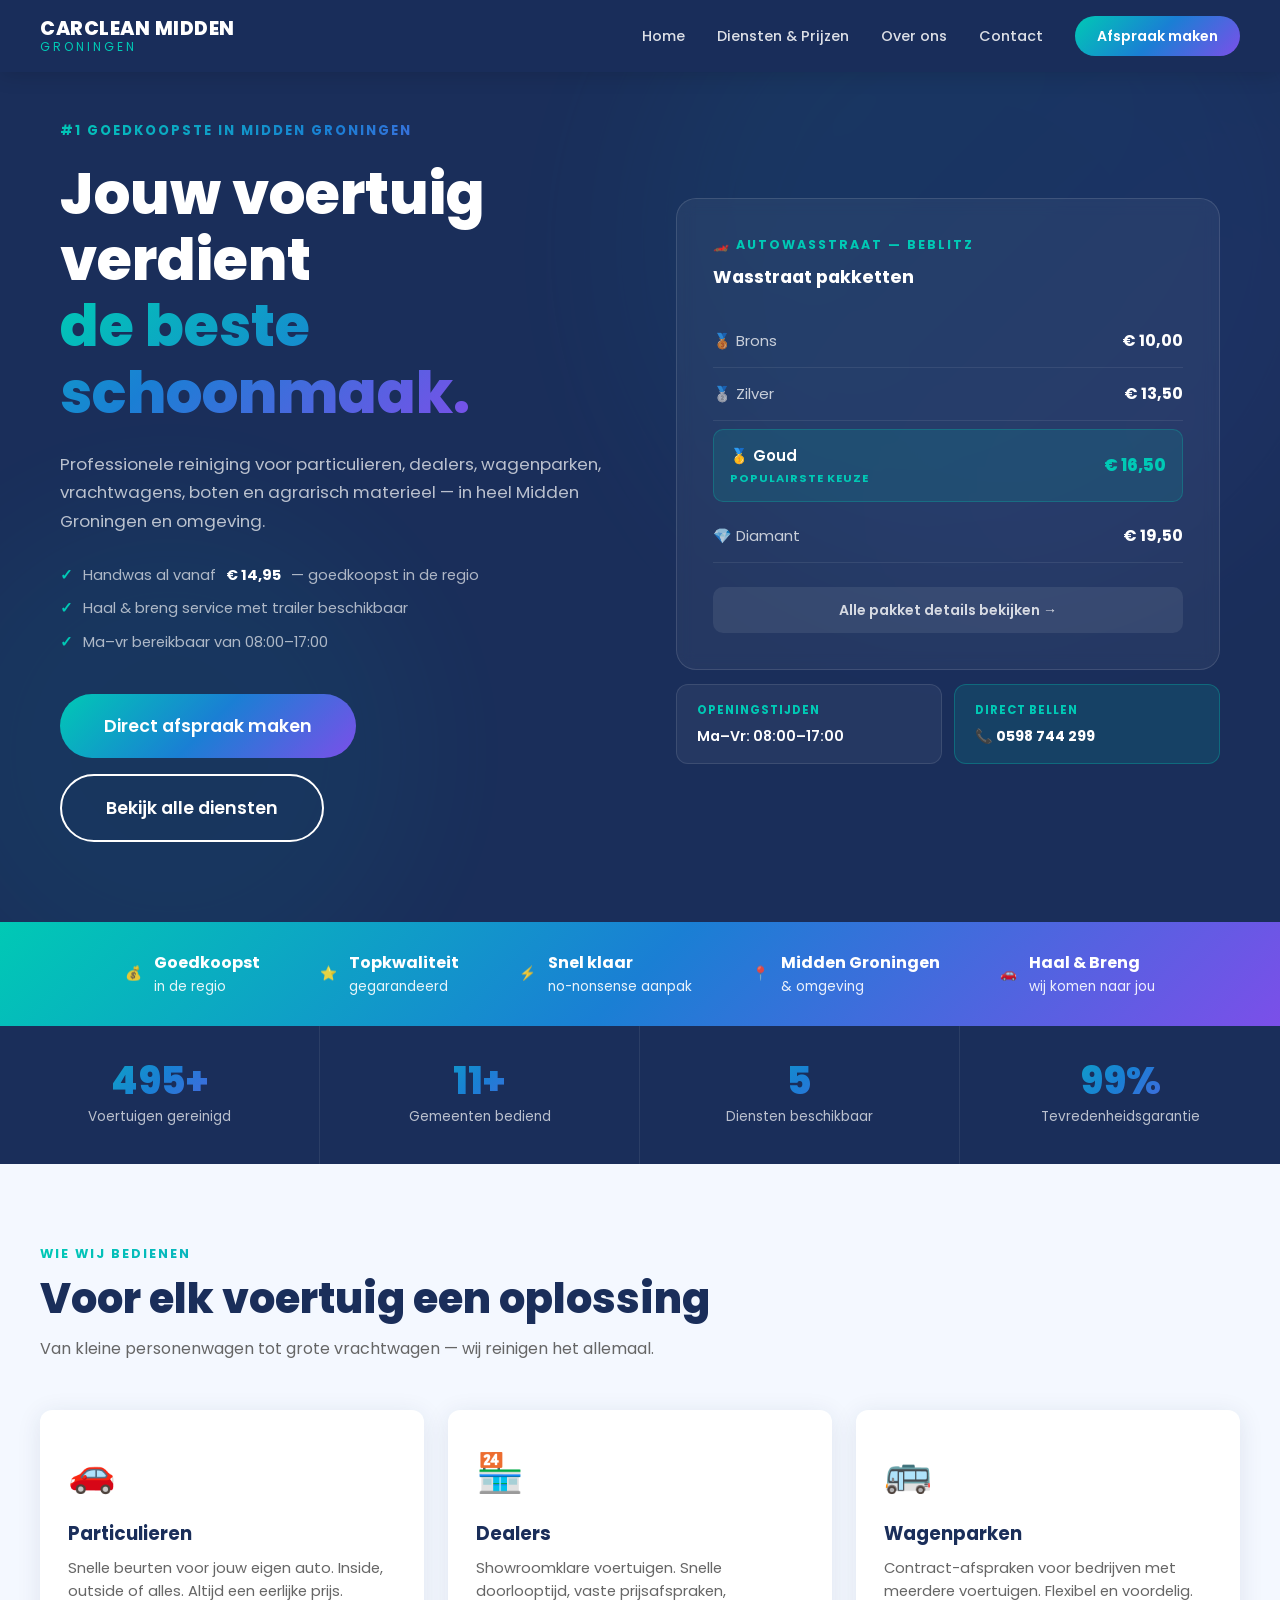
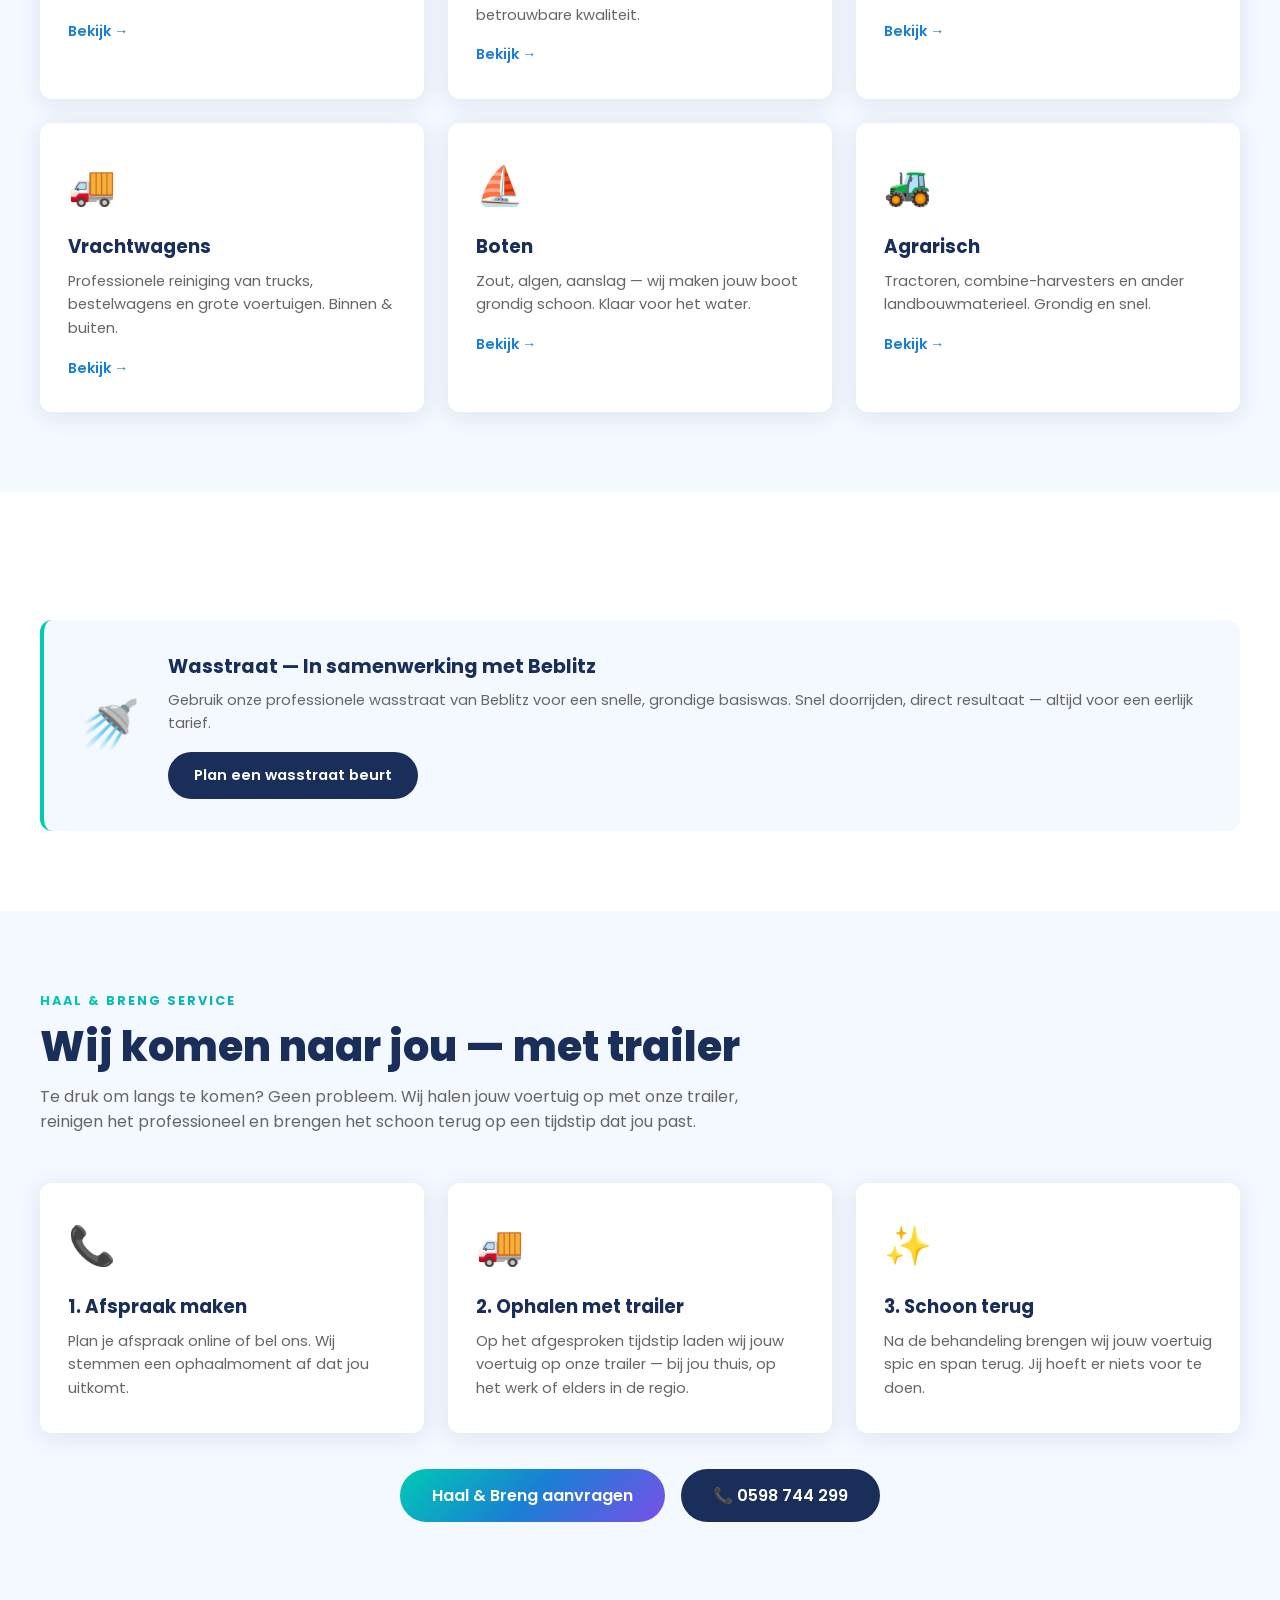
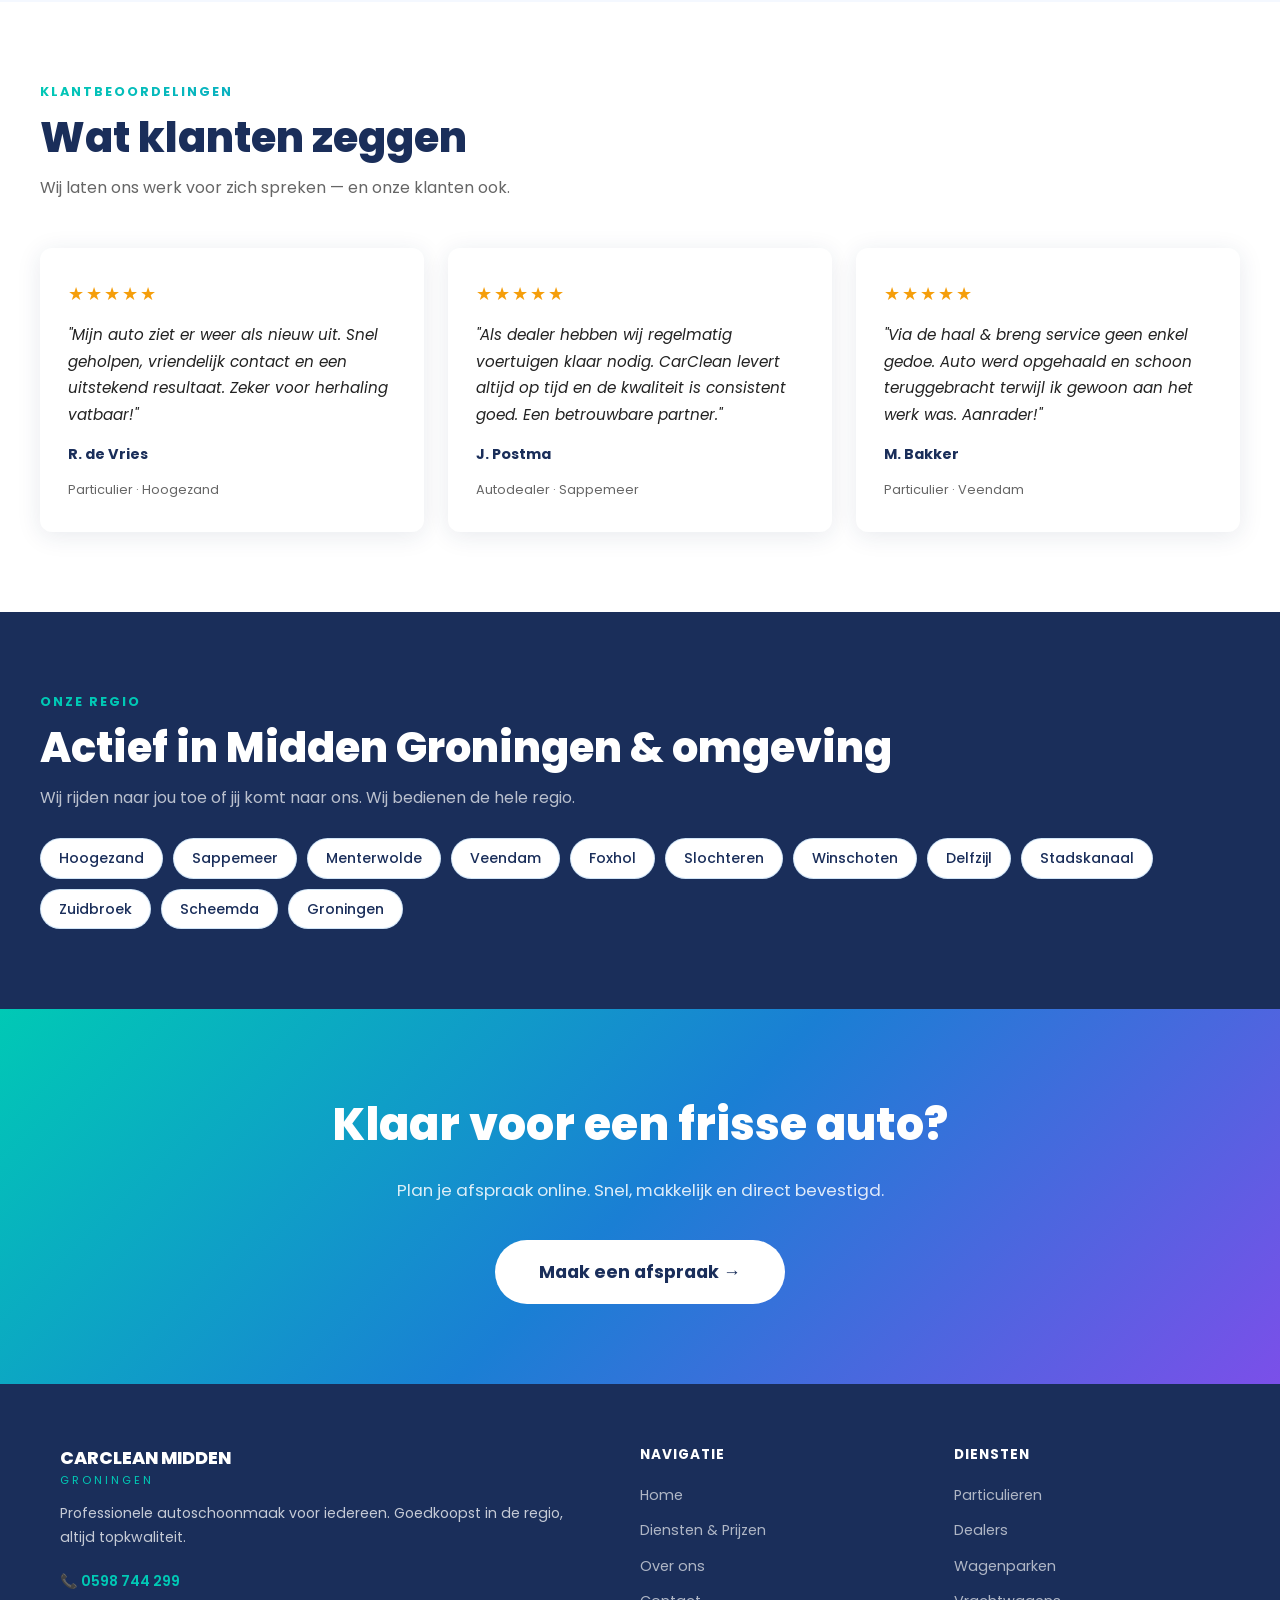
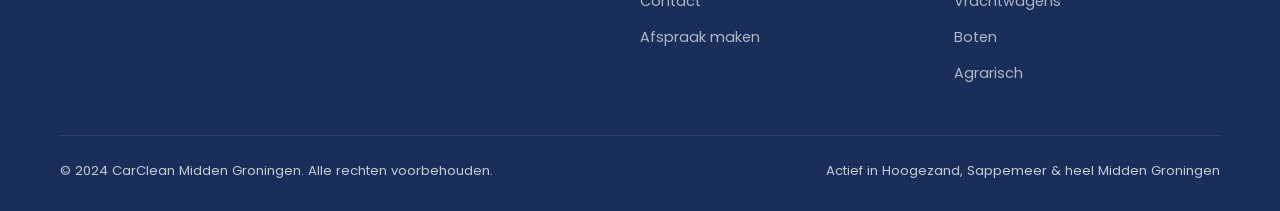
==== index.html @ 7f071ec5 "Add files via upload" ====
<!DOCTYPE html>
<html lang="nl">
<head>
  <meta charset="UTF-8" />
  <meta name="viewport" content="width=device-width, initial-scale=1.0" />
  <title>CarClean Midden Groningen — Goedkoopste Autoschoonmaak in de Regio</title>
  <meta name="description" content="Professionele autoschoonmaak voor particulieren, dealers, wagenpark, vrachtwagens, boten en agrarisch. Haal & breng service beschikbaar. Goedkoopst in de regio — topkwaliteit." />
  <link rel="stylesheet" href="css/style.css" />
</head>
<body>

<!-- NAVIGATIE -->
<nav class="navbar">
  <div class="navbar__logo">
    CARCLEAN MIDDEN
    <span>Groningen</span>
  </div>
  <ul class="navbar__links">
    <li><a href="index.html">Home</a></li>
    <li><a href="diensten.html">Diensten & Prijzen</a></li>
    <li><a href="over-ons.html">Over ons</a></li>
    <li><a href="contact.html">Contact</a></li>
    <li><a href="afspraak.html" class="navbar__cta">Afspraak maken</a></li>
  </ul>
  <button class="navbar__toggle" aria-label="Menu">
    <span></span><span></span><span></span>
  </button>
</nav>

<!-- HERO -->
<section style="min-height:100vh; background:var(--navy); display:flex; align-items:center; padding:120px 60px 80px; position:relative; overflow:hidden;">
  <div style="position:absolute; top:-100px; right:-60px; width:700px; height:700px; background:var(--grad); border-radius:50%; opacity:0.07; filter:blur(80px);"></div>
  <div style="position:absolute; bottom:-80px; left:-80px; width:500px; height:500px; background:var(--teal); border-radius:50%; opacity:0.05; filter:blur(60px);"></div>

  <div class="hero-two-col" style="max-width:1400px; width:100%; margin:0 auto; display:grid; grid-template-columns:1fr 1fr; gap:72px; align-items:center; position:relative; z-index:1;">

    <!-- LINKS: tekst + CTA -->
    <div>
      <p class="hero-item" style="font-size:0.82rem; font-weight:700; letter-spacing:2px; text-transform:uppercase; background:var(--grad); -webkit-background-clip:text; -webkit-text-fill-color:transparent; background-clip:text; margin-bottom:20px;">
        #1 Goedkoopste in Midden Groningen
      </p>
      <h1 class="hero-item" style="font-size:clamp(2.4rem,4.5vw,4rem); font-weight:800; color:#fff; line-height:1.15; margin-bottom:24px;">
        Jouw voertuig verdient<br />
        <span style="background:var(--grad); -webkit-background-clip:text; -webkit-text-fill-color:transparent; background-clip:text;">de beste schoonmaak.</span>
      </h1>
      <p class="hero-item" style="color:rgba(255,255,255,0.7); font-size:1.05rem; margin-bottom:28px; line-height:1.7;">
        Professionele reiniging voor particulieren, dealers, wagenparken, vrachtwagens, boten en agrarisch materieel — in heel Midden Groningen en omgeving.
      </p>
      <div class="hero-item" style="display:flex; flex-direction:column; gap:10px; margin-bottom:40px;">
        <p style="color:rgba(255,255,255,0.65); font-size:0.92rem; display:flex; align-items:center; gap:10px;">
          <span style="color:var(--teal); font-weight:700;">✓</span> Handwas al vanaf <strong style="color:#fff;">€ 14,95</strong> — goedkoopst in de regio
        </p>
        <p style="color:rgba(255,255,255,0.65); font-size:0.92rem; display:flex; align-items:center; gap:10px;">
          <span style="color:var(--teal); font-weight:700;">✓</span> Haal &amp; breng service met trailer beschikbaar
        </p>
        <p style="color:rgba(255,255,255,0.65); font-size:0.92rem; display:flex; align-items:center; gap:10px;">
          <span style="color:var(--teal); font-weight:700;">✓</span> Ma–vr bereikbaar van 08:00–17:00
        </p>
      </div>
      <div class="hero-item" style="display:flex; gap:16px; flex-wrap:wrap;">
        <a href="afspraak.html" class="btn btn--primary btn--lg">Direct afspraak maken</a>
        <a href="diensten.html" class="btn btn--outline btn--lg">Bekijk alle diensten</a>
      </div>
    </div>

    <!-- RECHTS: wasstraat prijskaart + info -->
    <div class="hero-right">
      <div style="background:rgba(255,255,255,0.05); border:1px solid rgba(255,255,255,0.12); border-radius:20px; padding:36px; backdrop-filter:blur(8px);">
        <p style="color:var(--teal); font-weight:700; font-size:0.78rem; letter-spacing:2px; text-transform:uppercase; margin-bottom:8px;">🏎️ Autowasstraat — Beblitz</p>
        <p style="color:#fff; font-weight:700; font-size:1.1rem; margin-bottom:24px;">Wasstraat pakketten</p>

        <div style="display:flex; justify-content:space-between; align-items:center; padding:13px 0; border-bottom:1px solid rgba(255,255,255,0.08);">
          <span style="color:rgba(255,255,255,0.75); font-size:0.93rem;">🥉 Brons</span>
          <span style="color:#fff; font-weight:700;">€ 10,00</span>
        </div>
        <div style="display:flex; justify-content:space-between; align-items:center; padding:13px 0; border-bottom:1px solid rgba(255,255,255,0.08);">
          <span style="color:rgba(255,255,255,0.75); font-size:0.93rem;">🥈 Zilver</span>
          <span style="color:#fff; font-weight:700;">€ 13,50</span>
        </div>
        <div style="display:flex; justify-content:space-between; align-items:center; padding:13px 16px; border-radius:10px; background:rgba(0,201,181,0.12); border:1px solid rgba(0,201,181,0.25); margin:8px 0;">
          <div>
            <span style="color:#fff; font-size:0.93rem; font-weight:600;">🥇 Goud</span>
            <span style="display:block; font-size:0.7rem; color:var(--teal); font-weight:700; letter-spacing:1px; text-transform:uppercase; margin-top:2px;">Populairste keuze</span>
          </div>
          <span style="color:var(--teal); font-weight:800; font-size:1.05rem;">€ 16,50</span>
        </div>
        <div style="display:flex; justify-content:space-between; align-items:center; padding:13px 0; border-bottom:1px solid rgba(255,255,255,0.08);">
          <span style="color:rgba(255,255,255,0.75); font-size:0.93rem;">💎 Diamant</span>
          <span style="color:#fff; font-weight:700;">€ 19,50</span>
        </div>

        <a href="diensten.html#wasstraat" style="display:block; text-align:center; margin-top:24px; padding:12px; background:rgba(255,255,255,0.08); border-radius:10px; color:rgba(255,255,255,0.8); font-size:0.88rem; font-weight:600; transition:background 0.2s;">Alle pakket details bekijken →</a>
      </div>

      <div style="display:grid; grid-template-columns:1fr 1fr; gap:12px; margin-top:14px;">
        <div style="background:rgba(255,255,255,0.05); border:1px solid rgba(255,255,255,0.1); border-radius:12px; padding:16px 20px;">
          <p style="color:var(--teal); font-size:0.72rem; font-weight:700; text-transform:uppercase; letter-spacing:1px; margin-bottom:5px;">Openingstijden</p>
          <p style="color:#fff; font-weight:600; font-size:0.88rem;">Ma–Vr: 08:00–17:00</p>
        </div>
        <a href="tel:0598744299" style="background:rgba(0,201,181,0.12); border:1px solid rgba(0,201,181,0.3); border-radius:12px; padding:16px 20px; display:block;">
          <p style="color:var(--teal); font-size:0.72rem; font-weight:700; text-transform:uppercase; letter-spacing:1px; margin-bottom:5px;">Direct bellen</p>
          <p style="color:#fff; font-weight:700; font-size:0.88rem;">📞 0598 744 299</p>
        </a>
      </div>
    </div>

  </div>
</section>

<!-- USP BAR -->
<div class="usp-bar">
  <div class="usp-bar__inner">
    <div class="usp-bar__item">
      <span class="usp-bar__icon">💰</span>
      <div>
        <strong>Goedkoopst</strong>
        <span style="display:block;">in de regio</span>
      </div>
    </div>
    <div class="usp-bar__item">
      <span class="usp-bar__icon">⭐</span>
      <div>
        <strong>Topkwaliteit</strong>
        <span style="display:block;">gegarandeerd</span>
      </div>
    </div>
    <div class="usp-bar__item">
      <span class="usp-bar__icon">⚡</span>
      <div>
        <strong>Snel klaar</strong>
        <span style="display:block;">no-nonsense aanpak</span>
      </div>
    </div>
    <div class="usp-bar__item">
      <span class="usp-bar__icon">📍</span>
      <div>
        <strong>Midden Groningen</strong>
        <span style="display:block;">& omgeving</span>
      </div>
    </div>
    <div class="usp-bar__item">
      <span class="usp-bar__icon">🚗</span>
      <div>
        <strong>Haal & Breng</strong>
        <span style="display:block;">wij komen naar jou</span>
      </div>
    </div>
  </div>
</div>

<!-- STATS BAR -->
<div style="display:grid; grid-template-columns:repeat(4,1fr); background:var(--navy);">
  <div style="padding:36px 24px; text-align:center; border-right:1px solid rgba(255,255,255,0.08);">
    <p class="stats-bar__number" data-count="500" data-suffix="+">500+</p>
    <p class="stats-bar__label">Voertuigen gereinigd</p>
  </div>
  <div style="padding:36px 24px; text-align:center; border-right:1px solid rgba(255,255,255,0.08);">
    <p class="stats-bar__number" data-count="12" data-suffix="+">12+</p>
    <p class="stats-bar__label">Gemeenten bediend</p>
  </div>
  <div style="padding:36px 24px; text-align:center; border-right:1px solid rgba(255,255,255,0.08);">
    <p class="stats-bar__number" data-count="6" data-suffix="">6</p>
    <p class="stats-bar__label">Diensten beschikbaar</p>
  </div>
  <div style="padding:36px 24px; text-align:center;">
    <p class="stats-bar__number" data-count="100" data-suffix="%">100%</p>
    <p class="stats-bar__label">Tevredenheidsgarantie</p>
  </div>
</div>

<!-- DOELGROEPEN -->
<section class="section--light">
  <div class="container">
    <span class="section-tag">Wie wij bedienen</span>
    <h2 class="section-title">Voor elk voertuig een oplossing</h2>
    <p class="section-sub">Van kleine personenwagen tot grote vrachtwagen — wij reinigen het allemaal.</p>

    <div class="cards-grid cards-grid--3" style="margin-top:48px;">
      <div class="card">
        <span class="card__icon">🚗</span>
        <h3 class="card__title">Particulieren</h3>
        <p class="card__text">Snelle beurten voor jouw eigen auto. Inside, outside of alles. Altijd een eerlijke prijs.</p>
        <a href="diensten.html#particulier" style="display:inline-block; margin-top:16px; color:var(--blue); font-weight:600; font-size:0.9rem;">Bekijk →</a>
      </div>
      <div class="card">
        <span class="card__icon">🏪</span>
        <h3 class="card__title">Dealers</h3>
        <p class="card__text">Showroomklare voertuigen. Snelle doorlooptijd, vaste prijsafspraken, betrouwbare kwaliteit.</p>
        <a href="diensten.html#dealers" style="display:inline-block; margin-top:16px; color:var(--blue); font-weight:600; font-size:0.9rem;">Bekijk →</a>
      </div>
      <div class="card">
        <span class="card__icon">🚌</span>
        <h3 class="card__title">Wagenparken</h3>
        <p class="card__text">Contract-afspraken voor bedrijven met meerdere voertuigen. Flexibel en voordelig.</p>
        <a href="diensten.html#wagenpark" style="display:inline-block; margin-top:16px; color:var(--blue); font-weight:600; font-size:0.9rem;">Bekijk →</a>
      </div>
      <div class="card">
        <span class="card__icon">🚚</span>
        <h3 class="card__title">Vrachtwagens</h3>
        <p class="card__text">Professionele reiniging van trucks, bestelwagens en grote voertuigen. Binnen & buiten.</p>
        <a href="diensten.html#vracht" style="display:inline-block; margin-top:16px; color:var(--blue); font-weight:600; font-size:0.9rem;">Bekijk →</a>
      </div>
      <div class="card">
        <span class="card__icon">⛵</span>
        <h3 class="card__title">Boten</h3>
        <p class="card__text">Zout, algen, aanslag — wij maken jouw boot grondig schoon. Klaar voor het water.</p>
        <a href="diensten.html#boten" style="display:inline-block; margin-top:16px; color:var(--blue); font-weight:600; font-size:0.9rem;">Bekijk →</a>
      </div>
      <div class="card">
        <span class="card__icon">🚜</span>
        <h3 class="card__title">Agrarisch</h3>
        <p class="card__text">Tractoren, combine-harvesters en ander landbouwmaterieel. Grondig en snel.</p>
        <a href="diensten.html#agrarisch" style="display:inline-block; margin-top:16px; color:var(--blue); font-weight:600; font-size:0.9rem;">Bekijk →</a>
      </div>
    </div>
  </div>
</section>

<!-- WASSTRAAT BEBLITZ -->
<section>
  <div class="container">
    <div class="beblitz-section">
      <span class="beblitz-section__icon">🚿</span>
      <div>
        <h3 class="beblitz-section__title">Wasstraat — In samenwerking met Beblitz</h3>
        <p class="beblitz-section__text">
          Gebruik onze professionele wasstraat van Beblitz voor een snelle, grondige basiswas. Snel doorrijden, direct resultaat — altijd voor een eerlijk tarief.
        </p>
        <a href="afspraak.html" class="btn btn--dark" style="margin-top:16px; display:inline-block; padding:12px 26px; font-size:0.92rem;">Plan een wasstraat beurt</a>
      </div>
    </div>
  </div>
</section>

<!-- HAAL & BRENG SERVICE -->
<section class="section--light">
  <div class="container">
    <span class="section-tag">Haal & Breng Service</span>
    <h2 class="section-title">Wij komen naar jou — met trailer</h2>
    <p class="section-sub">Te druk om langs te komen? Geen probleem. Wij halen jouw voertuig op met onze trailer, reinigen het professioneel en brengen het schoon terug op een tijdstip dat jou past.</p>

    <div class="cards-grid cards-grid--3" style="margin-top:48px;">
      <div class="card">
        <span class="card__icon">📞</span>
        <h3 class="card__title">1. Afspraak maken</h3>
        <p class="card__text">Plan je afspraak online of bel ons. Wij stemmen een ophaalmoment af dat jou uitkomt.</p>
      </div>
      <div class="card">
        <span class="card__icon">🚚</span>
        <h3 class="card__title">2. Ophalen met trailer</h3>
        <p class="card__text">Op het afgesproken tijdstip laden wij jouw voertuig op onze trailer — bij jou thuis, op het werk of elders in de regio.</p>
      </div>
      <div class="card">
        <span class="card__icon">✨</span>
        <h3 class="card__title">3. Schoon terug</h3>
        <p class="card__text">Na de behandeling brengen wij jouw voertuig spic en span terug. Jij hoeft er niets voor te doen.</p>
      </div>
    </div>

    <div style="text-align:center; margin-top:36px; display:flex; gap:16px; justify-content:center; flex-wrap:wrap;">
      <a href="afspraak.html" class="btn btn--primary">Haal & Breng aanvragen</a>
      <a href="tel:0598744299" class="btn btn--dark">📞 0598 744 299</a>
    </div>
  </div>
</section>

<!-- BEOORDELINGEN -->
<section>
  <div class="container">
    <span class="section-tag">Klantbeoordelingen</span>
    <h2 class="section-title">Wat klanten zeggen</h2>
    <p class="section-sub">Wij laten ons werk voor zich spreken — en onze klanten ook.</p>

    <div class="cards-grid cards-grid--3" style="margin-top:48px;">
      <div class="review-card">
        <p class="review-card__stars">★★★★★</p>
        <p class="review-card__text">"Mijn auto ziet er weer als nieuw uit. Snel geholpen, vriendelijk contact en een uitstekend resultaat. Zeker voor herhaling vatbaar!"</p>
        <p class="review-card__author">R. de Vries</p>
        <p class="review-card__meta">Particulier · Hoogezand</p>
      </div>
      <div class="review-card">
        <p class="review-card__stars">★★★★★</p>
        <p class="review-card__text">"Als dealer hebben wij regelmatig voertuigen klaar nodig. CarClean levert altijd op tijd en de kwaliteit is consistent goed. Een betrouwbare partner."</p>
        <p class="review-card__author">J. Postma</p>
        <p class="review-card__meta">Autodealer · Sappemeer</p>
      </div>
      <div class="review-card">
        <p class="review-card__stars">★★★★★</p>
        <p class="review-card__text">"Via de haal &amp; breng service geen enkel gedoe. Auto werd opgehaald en schoon teruggebracht terwijl ik gewoon aan het werk was. Aanrader!"</p>
        <p class="review-card__author">M. Bakker</p>
        <p class="review-card__meta">Particulier · Veendam</p>
      </div>
    </div>
  </div>
</section>

<!-- REGIO -->
<section class="section--dark">
  <div class="container">
    <span class="section-tag" style="-webkit-text-fill-color:var(--teal); background:none;">Onze regio</span>
    <h2 class="section-title section-title--white">Actief in Midden Groningen & omgeving</h2>
    <p class="section-sub section-sub--white">Wij rijden naar jou toe of jij komt naar ons. Wij bedienen de hele regio.</p>
    <div class="regio-chips">
      <span class="chip">Hoogezand</span>
      <span class="chip">Sappemeer</span>
      <span class="chip">Menterwolde</span>
      <span class="chip">Veendam</span>
      <span class="chip">Foxhol</span>
      <span class="chip">Slochteren</span>
      <span class="chip">Winschoten</span>
      <span class="chip">Delfzijl</span>
      <span class="chip">Stadskanaal</span>
      <span class="chip">Zuidbroek</span>
      <span class="chip">Scheemda</span>
      <span class="chip">Groningen</span>
    </div>
  </div>
</section>

<!-- CTA -->
<section style="background:var(--grad); padding:80px 40px; text-align:center;">
  <div class="container">
    <h2 style="font-size:clamp(1.8rem,4vw,2.8rem); font-weight:800; color:#fff; margin-bottom:16px;">
      Klaar voor een frisse auto?
    </h2>
    <p style="color:rgba(255,255,255,0.85); font-size:1.05rem; margin-bottom:36px;">
      Plan je afspraak online. Snel, makkelijk en direct bevestigd.
    </p>
    <a href="afspraak.html" class="btn" style="background:#fff; color:var(--navy); padding:18px 44px; font-size:1.1rem; font-weight:700; border-radius:50px;">
      Maak een afspraak →
    </a>
  </div>
</section>

<!-- FOOTER -->
<footer>
  <div class="footer__grid">
    <div>
      <div class="footer__logo">CARCLEAN MIDDEN <span>Groningen</span></div>
      <p class="footer__desc">Professionele autoschoonmaak voor iedereen. Goedkoopst in de regio, altijd topkwaliteit.</p>
      <p style="font-size:0.88rem; color:var(--teal); font-weight:600;">📞 0598 744 299</p>
    </div>
    <div>
      <p class="footer__title">Navigatie</p>
      <ul class="footer__links">
        <li><a href="index.html">Home</a></li>
        <li><a href="diensten.html">Diensten & Prijzen</a></li>
        <li><a href="over-ons.html">Over ons</a></li>
        <li><a href="contact.html">Contact</a></li>
        <li><a href="afspraak.html">Afspraak maken</a></li>
      </ul>
    </div>
    <div>
      <p class="footer__title">Diensten</p>
      <ul class="footer__links">
        <li><a href="diensten.html">Particulieren</a></li>
        <li><a href="diensten.html">Dealers</a></li>
        <li><a href="diensten.html">Wagenparken</a></li>
        <li><a href="diensten.html">Vrachtwagens</a></li>
        <li><a href="diensten.html">Boten</a></li>
        <li><a href="diensten.html">Agrarisch</a></li>
      </ul>
    </div>
  </div>
  <div class="footer__bottom">
    <span>© 2024 CarClean Midden Groningen. Alle rechten voorbehouden.</span>
    <span>Actief in Hoogezand, Sappemeer & heel Midden Groningen</span>
  </div>
</footer>

<script src="js/animations.js"></script>
</body>
</html>
---- css/style.css ----
/* ========================================
   CARCLEAN MIDDEN GRONINGEN — GLOBAL CSS
   ======================================== */

@import url('https://fonts.googleapis.com/css2?family=Poppins:wght@400;500;600;700;800&display=swap');

/* --- Variables --- */
:root {
  --navy:       #1a2e5a;
  --teal:       #00c9b5;
  --blue:       #1a7fd4;
  --purple:     #7b4fe9;
  --grad:       linear-gradient(135deg, #00c9b5, #1a7fd4, #7b4fe9);
  --grad-hover: linear-gradient(135deg, #00b5a3, #1570be, #6b3fd9);
  --white:      #ffffff;
  --light:      #f4f8ff;
  --text:       #222222;
  --muted:      #666666;
  --radius:     12px;
  --shadow:     0 4px 24px rgba(26, 46, 90, 0.10);
  --shadow-lg:  0 8px 40px rgba(26, 46, 90, 0.16);
}

/* --- Reset --- */
*, *::before, *::after { box-sizing: border-box; margin: 0; padding: 0; }
html { scroll-behavior: smooth; }
body {
  font-family: 'Poppins', sans-serif;
  color: var(--text);
  background: var(--white);
  line-height: 1.6;
  font-size: 16px;
}
img { max-width: 100%; display: block; }
a { text-decoration: none; color: inherit; }
ul { list-style: none; }

/* ========================================
   NAVIGATION
   ======================================== */
.navbar {
  position: fixed;
  top: 0; left: 0; right: 0;
  z-index: 1000;
  background: rgba(26, 46, 90, 0.97);
  backdrop-filter: blur(8px);
  padding: 0 40px;
  height: 72px;
  display: flex;
  align-items: center;
  justify-content: space-between;
  box-shadow: 0 2px 20px rgba(0,0,0,0.15);
}

.navbar__logo {
  font-size: 1.2rem;
  font-weight: 800;
  color: var(--white);
  letter-spacing: 0.5px;
  line-height: 1.2;
}
.navbar__logo span {
  display: block;
  font-weight: 400;
  font-size: 0.75rem;
  letter-spacing: 3px;
  text-transform: uppercase;
  color: var(--teal);
}

.navbar__links {
  display: flex;
  align-items: center;
  gap: 32px;
}
.navbar__links a {
  color: rgba(255,255,255,0.85);
  font-size: 0.9rem;
  font-weight: 500;
  transition: color 0.2s;
}
.navbar__links a:hover { color: var(--teal); }

.navbar__cta {
  background: var(--grad) !important;
  color: var(--white) !important;
  padding: 10px 22px;
  border-radius: 50px;
  font-weight: 600 !important;
  font-size: 0.88rem !important;
  transition: opacity 0.2s, transform 0.2s !important;
}
.navbar__cta:hover { opacity: 0.9; transform: translateY(-1px); }

/* Hamburger (mobile) */
.navbar__toggle {
  display: none;
  flex-direction: column;
  gap: 5px;
  cursor: pointer;
  background: none;
  border: none;
  padding: 4px;
}
.navbar__toggle span {
  display: block;
  width: 24px;
  height: 2px;
  background: var(--white);
  border-radius: 2px;
  transition: 0.3s;
}

/* ========================================
   BUTTONS
   ======================================== */
.btn {
  display: inline-block;
  padding: 14px 32px;
  border-radius: 50px;
  font-weight: 600;
  font-size: 1rem;
  cursor: pointer;
  border: none;
  transition: transform 0.2s, opacity 0.2s, box-shadow 0.2s;
}
.btn:hover { transform: translateY(-2px); box-shadow: var(--shadow-lg); }

.btn--primary {
  background: var(--grad);
  color: var(--white);
}
.btn--outline {
  background: transparent;
  border: 2px solid var(--white);
  color: var(--white);
}
.btn--outline:hover { background: rgba(255,255,255,0.1); }
.btn--dark {
  background: var(--navy);
  color: var(--white);
}
.btn--lg {
  padding: 18px 44px;
  font-size: 1.1rem;
}

/* ========================================
   PAGE HERO (inner pages)
   ======================================== */
.page-hero {
  padding: 140px 40px 80px;
  background: var(--navy);
  text-align: center;
  position: relative;
  overflow: hidden;
}
.page-hero::before {
  content: '';
  position: absolute;
  top: -60px; right: -60px;
  width: 400px; height: 400px;
  background: var(--grad);
  border-radius: 50%;
  opacity: 0.12;
  filter: blur(40px);
}
.page-hero__tag {
  display: inline-block;
  background: var(--grad);
  -webkit-background-clip: text;
  -webkit-text-fill-color: transparent;
  background-clip: text;
  font-weight: 700;
  font-size: 0.85rem;
  letter-spacing: 2px;
  text-transform: uppercase;
  margin-bottom: 12px;
}
.page-hero h1 {
  font-size: clamp(2rem, 5vw, 3.2rem);
  font-weight: 800;
  color: var(--white);
  line-height: 1.2;
}
.page-hero p {
  margin-top: 16px;
  color: rgba(255,255,255,0.7);
  font-size: 1.05rem;
  max-width: 560px;
  margin-left: auto;
  margin-right: auto;
}

/* ========================================
   SECTIONS
   ======================================== */
section { padding: 80px 40px; }
.section--light { background: var(--light); }
.section--dark { background: var(--navy); }

.container {
  max-width: 1280px;
  margin: 0 auto;
}

.section-tag {
  font-size: 0.8rem;
  font-weight: 700;
  letter-spacing: 2px;
  text-transform: uppercase;
  background: var(--grad);
  -webkit-background-clip: text;
  -webkit-text-fill-color: transparent;
  background-clip: text;
  margin-bottom: 10px;
  display: block;
}
.section-title {
  font-size: clamp(1.8rem, 4vw, 2.6rem);
  font-weight: 800;
  color: var(--navy);
  line-height: 1.2;
}
.section-title--white { color: var(--white); }
.section-sub {
  margin-top: 12px;
  color: var(--muted);
  font-size: 1rem;
  max-width: 760px;
}
.section-sub--white { color: rgba(255,255,255,0.7); }

/* ========================================
   CARDS GRID
   ======================================== */
.cards-grid {
  display: grid;
  gap: 24px;
  margin-top: 48px;
}
.cards-grid--4 { grid-template-columns: repeat(4, 1fr); }
.cards-grid--3 { grid-template-columns: repeat(3, 1fr); }
.cards-grid--2 { grid-template-columns: repeat(2, 1fr); }
.cards-grid--auto { grid-template-columns: repeat(auto-fit, minmax(280px, 1fr)); }

.card {
  background: var(--white);
  border-radius: var(--radius);
  padding: 32px 28px;
  box-shadow: var(--shadow);
  transition: transform 0.25s, box-shadow 0.25s;
  position: relative;
  overflow: hidden;
}
.card:hover { transform: translateY(-6px); box-shadow: var(--shadow-lg); }
.card__icon {
  font-size: 2.4rem;
  margin-bottom: 16px;
  display: block;
}
.card__title {
  font-size: 1.15rem;
  font-weight: 700;
  color: var(--navy);
  margin-bottom: 8px;
}
.card__text {
  color: var(--muted);
  font-size: 0.92rem;
  line-height: 1.6;
}
.card--grad {
  background: var(--grad);
  color: var(--white);
}
.card--grad .card__title,
.card--grad .card__text { color: var(--white); }

/* ========================================
   PRICE CARDS
   ======================================== */
.price-card {
  background: var(--white);
  border-radius: var(--radius);
  padding: 36px 28px;
  box-shadow: var(--shadow);
  text-align: center;
  transition: transform 0.25s, box-shadow 0.25s;
  position: relative;
  border: 2px solid transparent;
}
.price-card:hover { transform: translateY(-6px); box-shadow: var(--shadow-lg); }
.price-card--featured {
  border-color: var(--blue);
  background: var(--navy);
}
.price-card--featured .price-card__name,
.price-card--featured .price-card__price,
.price-card--featured .price-card__desc,
.price-card--featured li { color: var(--white) !important; }
.price-card__badge {
  display: inline-block;
  background: var(--grad);
  color: var(--white);
  font-size: 0.72rem;
  font-weight: 700;
  letter-spacing: 1px;
  text-transform: uppercase;
  padding: 4px 14px;
  border-radius: 50px;
  margin-bottom: 16px;
}
.price-card__name {
  font-size: 1.1rem;
  font-weight: 700;
  color: var(--navy);
  margin-bottom: 6px;
}
.price-card__vanaf {
  font-size: 0.7rem;
  font-weight: 700;
  text-transform: uppercase;
  letter-spacing: 1.5px;
  color: var(--muted);
  margin-bottom: 2px;
}
.price-card--featured .price-card__vanaf { color: rgba(255,255,255,0.6) !important; }
.price-card__price {
  font-size: 2.6rem;
  font-weight: 800;
  color: var(--navy);
  line-height: 1;
}
.price-card__price sup { font-size: 1.2rem; vertical-align: top; margin-top: 8px; }
.price-card__price span { font-size: 0.9rem; font-weight: 500; color: var(--muted); }
.price-card__desc {
  color: var(--muted);
  font-size: 0.88rem;
  margin: 12px 0 20px;
}
.price-card ul { text-align: left; margin: 0 0 24px; }
.price-card li {
  color: var(--muted);
  font-size: 0.9rem;
  padding: 6px 0;
  border-bottom: 1px solid rgba(0,0,0,0.05);
  display: flex;
  align-items: center;
  gap: 8px;
}
.price-card li::before {
  content: '✓';
  color: var(--teal);
  font-weight: 700;
  flex-shrink: 0;
}

/* ========================================
   USP BAR
   ======================================== */
.usp-bar {
  background: var(--grad);
  padding: 28px 40px;
}
.usp-bar__inner {
  max-width: 1160px;
  margin: 0 auto;
  display: flex;
  justify-content: center;
  gap: 60px;
  flex-wrap: wrap;
}
.usp-bar__item {
  display: flex;
  align-items: center;
  gap: 12px;
  color: var(--white);
}
.usp-bar__item strong {
  font-size: 1rem;
  font-weight: 700;
}
.usp-bar__item span {
  font-size: 0.85rem;
  opacity: 0.9;
}
.usp-bar__icon { font-size: 1.6rem; }

/* ========================================
   REGIO CHIPS
   ======================================== */
.regio-chips {
  display: flex;
  flex-wrap: wrap;
  gap: 10px;
  margin-top: 28px;
}
.chip {
  background: var(--white);
  border: 1.5px solid rgba(26,127,212,0.2);
  color: var(--navy);
  padding: 8px 18px;
  border-radius: 50px;
  font-size: 0.88rem;
  font-weight: 500;
  transition: background 0.2s, border-color 0.2s;
}
.chip:hover {
  background: var(--light);
  border-color: var(--blue);
}

/* ========================================
   FORM STYLES
   ======================================== */
.form-group {
  margin-bottom: 20px;
}
.form-group label {
  display: block;
  font-size: 0.88rem;
  font-weight: 600;
  color: var(--navy);
  margin-bottom: 6px;
}
.form-group input,
.form-group select,
.form-group textarea {
  width: 100%;
  padding: 13px 16px;
  border: 1.5px solid #dde3f0;
  border-radius: 10px;
  font-family: 'Poppins', sans-serif;
  font-size: 0.95rem;
  color: var(--text);
  background: var(--white);
  transition: border-color 0.2s, box-shadow 0.2s;
  outline: none;
  appearance: none;
}
.form-group input:focus,
.form-group select:focus,
.form-group textarea:focus {
  border-color: var(--blue);
  box-shadow: 0 0 0 3px rgba(26,127,212,0.12);
}
.form-group textarea { resize: vertical; min-height: 120px; }
.form-row {
  display: grid;
  grid-template-columns: 1fr 1fr;
  gap: 16px;
}

/* ========================================
   CONTACT INFO
   ======================================== */
.contact-item {
  display: flex;
  align-items: flex-start;
  gap: 16px;
  margin-bottom: 28px;
}
.contact-item__icon {
  width: 48px;
  height: 48px;
  background: var(--grad);
  border-radius: 12px;
  display: flex;
  align-items: center;
  justify-content: center;
  font-size: 1.3rem;
  flex-shrink: 0;
}
.contact-item__label {
  font-size: 0.8rem;
  font-weight: 600;
  text-transform: uppercase;
  letter-spacing: 1px;
  color: var(--muted);
  margin-bottom: 2px;
}
.contact-item__value {
  font-size: 1rem;
  font-weight: 600;
  color: var(--navy);
}

/* ========================================
   FOOTER
   ======================================== */
footer {
  background: var(--navy);
  color: rgba(255,255,255,0.75);
  padding: 60px 40px 30px;
}
.footer__grid {
  max-width: 1160px;
  margin: 0 auto;
  display: grid;
  grid-template-columns: 2fr 1fr 1fr;
  gap: 48px;
  padding-bottom: 40px;
  border-bottom: 1px solid rgba(255,255,255,0.1);
}
.footer__logo {
  font-size: 1.1rem;
  font-weight: 800;
  color: var(--white);
  margin-bottom: 12px;
}
.footer__logo span {
  display: block;
  font-size: 0.7rem;
  letter-spacing: 3px;
  color: var(--teal);
  font-weight: 400;
  text-transform: uppercase;
}
.footer__desc {
  font-size: 0.88rem;
  line-height: 1.7;
  margin-bottom: 20px;
}
.footer__title {
  font-size: 0.85rem;
  font-weight: 700;
  color: var(--white);
  text-transform: uppercase;
  letter-spacing: 1px;
  margin-bottom: 16px;
}
.footer__links li { margin-bottom: 10px; }
.footer__links a {
  color: rgba(255,255,255,0.65);
  font-size: 0.9rem;
  transition: color 0.2s;
}
.footer__links a:hover { color: var(--teal); }
.footer__bottom {
  max-width: 1160px;
  margin: 24px auto 0;
  display: flex;
  justify-content: space-between;
  align-items: center;
  font-size: 0.82rem;
}
.footer__bottom a { color: var(--teal); }

/* ========================================
   TABS (Diensten pagina)
   ======================================== */
.tabs {
  display: flex;
  gap: 8px;
  flex-wrap: wrap;
  margin-bottom: 40px;
}
.tab-btn {
  padding: 10px 22px;
  border-radius: 50px;
  border: 1.5px solid #dde3f0;
  background: var(--white);
  color: var(--navy);
  font-family: 'Poppins', sans-serif;
  font-size: 0.9rem;
  font-weight: 600;
  cursor: pointer;
  transition: all 0.2s;
}
.tab-btn.active,
.tab-btn:hover {
  background: var(--navy);
  border-color: var(--navy);
  color: var(--white);
}

/* ========================================
   BEBLITZ SECTION
   ======================================== */
.beblitz-section {
  background: var(--light);
  border-left: 4px solid var(--teal);
  border-radius: var(--radius);
  padding: 32px 36px;
  display: flex;
  align-items: center;
  gap: 28px;
  margin-top: 48px;
}
.beblitz-section__icon { font-size: 3rem; flex-shrink: 0; }
.beblitz-section__title {
  font-size: 1.2rem;
  font-weight: 700;
  color: var(--navy);
  margin-bottom: 6px;
}
.beblitz-section__text {
  color: var(--muted);
  font-size: 0.92rem;
}

/* ========================================
   RESPONSIVE
   ======================================== */
@media (max-width: 1024px) {
  .cards-grid--4 { grid-template-columns: repeat(2, 1fr); }
  .cards-grid--3 { grid-template-columns: repeat(2, 1fr); }
  .footer__grid { grid-template-columns: 1fr 1fr; }
}

@media (max-width: 768px) {
  .navbar { padding: 0 20px; }
  .navbar__links { display: none; }
  .navbar__toggle { display: flex; }

  section { padding: 60px 20px; }
  .page-hero { padding: 120px 20px 60px; }
  .usp-bar { padding: 24px 20px; }
  .usp-bar__inner { gap: 28px; }

  .cards-grid--4,
  .cards-grid--3,
  .cards-grid--2 { grid-template-columns: 1fr; }
  .form-row { grid-template-columns: 1fr; }

  .footer__grid { grid-template-columns: 1fr; gap: 32px; }
  .footer { padding: 48px 20px 24px; }
  .footer__bottom { flex-direction: column; gap: 8px; text-align: center; }

  .beblitz-section { flex-direction: column; text-align: center; }
}

@media (max-width: 480px) {
  .btn--lg { padding: 14px 28px; font-size: 1rem; }
}

/* ========================================
   ANIMATIES
   ======================================== */

/* Pagina fade-in bij laden */
@keyframes pageFadeIn {
  from { opacity: 0; }
  to   { opacity: 1; }
}
body {
  animation: pageFadeIn 0.35s ease forwards;
}
body.page-exit {
  opacity: 0 !important;
  transition: opacity 0.2s ease !important;
}

/* Hero entrance — gestaggerde elementen */
@keyframes heroUp {
  from { opacity: 0; transform: translateY(36px); }
  to   { opacity: 1; transform: translateY(0); }
}
.hero-item {
  opacity: 0;
  animation: heroUp 0.65s cubic-bezier(0.4, 0, 0.2, 1) forwards;
}
.hero-item:nth-child(1) { animation-delay: 0.15s; }
.hero-item:nth-child(2) { animation-delay: 0.28s; }
.hero-item:nth-child(3) { animation-delay: 0.40s; }
.hero-item:nth-child(4) { animation-delay: 0.50s; }
.hero-item:nth-child(5) { animation-delay: 0.58s; }
.hero-right {
  opacity: 0;
  animation: heroUp 0.7s cubic-bezier(0.4, 0, 0.2, 1) 0.45s forwards;
}

/* Scroll reveal — kaarten */
.reveal {
  opacity: 0;
  transform: translateY(28px);
  transition: opacity 0.55s cubic-bezier(0.4, 0, 0.2, 1),
              transform 0.55s cubic-bezier(0.4, 0, 0.2, 1);
}
.reveal.revealed {
  opacity: 1;
  transform: none;
}

/* Scroll reveal — sectie teksten */
.reveal-text {
  opacity: 0;
  transform: translateY(16px);
  transition: opacity 0.5s ease, transform 0.5s ease;
}
.reveal-text.revealed {
  opacity: 1;
  transform: none;
}

/* ========================================
   REVIEW CARDS
   ======================================== */
.review-card {
  background: var(--white);
  border-radius: var(--radius);
  padding: 32px 28px;
  box-shadow: var(--shadow);
  display: flex;
  flex-direction: column;
  gap: 14px;
  transition: transform 0.25s, box-shadow 0.25s;
}
.review-card:hover { transform: translateY(-4px); box-shadow: var(--shadow-lg); }
.review-card__stars { color: #f59e0b; font-size: 1.1rem; letter-spacing: 2px; }
.review-card__text {
  color: var(--text);
  font-size: 0.95rem;
  line-height: 1.75;
  font-style: italic;
  flex: 1;
}
.review-card__author { font-weight: 700; color: var(--navy); font-size: 0.9rem; }
.review-card__meta { color: var(--muted); font-size: 0.8rem; }

/* ========================================
   STATS BAR
   ======================================== */
.stats-bar {
  display: grid;
  grid-template-columns: repeat(4, 1fr);
  gap: 0;
  border-radius: var(--radius);
  overflow: hidden;
  box-shadow: var(--shadow);
  margin-top: 56px;
}
.stats-bar__item {
  background: var(--navy);
  padding: 32px 20px;
  text-align: center;
  border-right: 1px solid rgba(255,255,255,0.08);
}
.stats-bar__item:last-child { border-right: none; }
.stats-bar__number {
  font-size: 2.4rem;
  font-weight: 800;
  background: var(--grad);
  -webkit-background-clip: text;
  -webkit-text-fill-color: transparent;
  background-clip: text;
  line-height: 1;
  margin-bottom: 6px;
}
.stats-bar__label {
  color: rgba(255,255,255,0.7);
  font-size: 0.85rem;
}

@media (max-width: 1100px) {
  .hero-two-col { grid-template-columns: 1fr !important; }
  .hero-two-col > div:last-child { display: none; }
  .process-steps { grid-template-columns: repeat(2, 1fr) !important; }
  .process-steps > div:not(:last-child)::after { display: none !important; }
}

@media (max-width: 768px) {
  .stats-bar { grid-template-columns: repeat(2, 1fr); }
  .stats-bar__item { border-bottom: 1px solid rgba(255,255,255,0.08); }
  .process-steps { grid-template-columns: 1fr !important; }
}
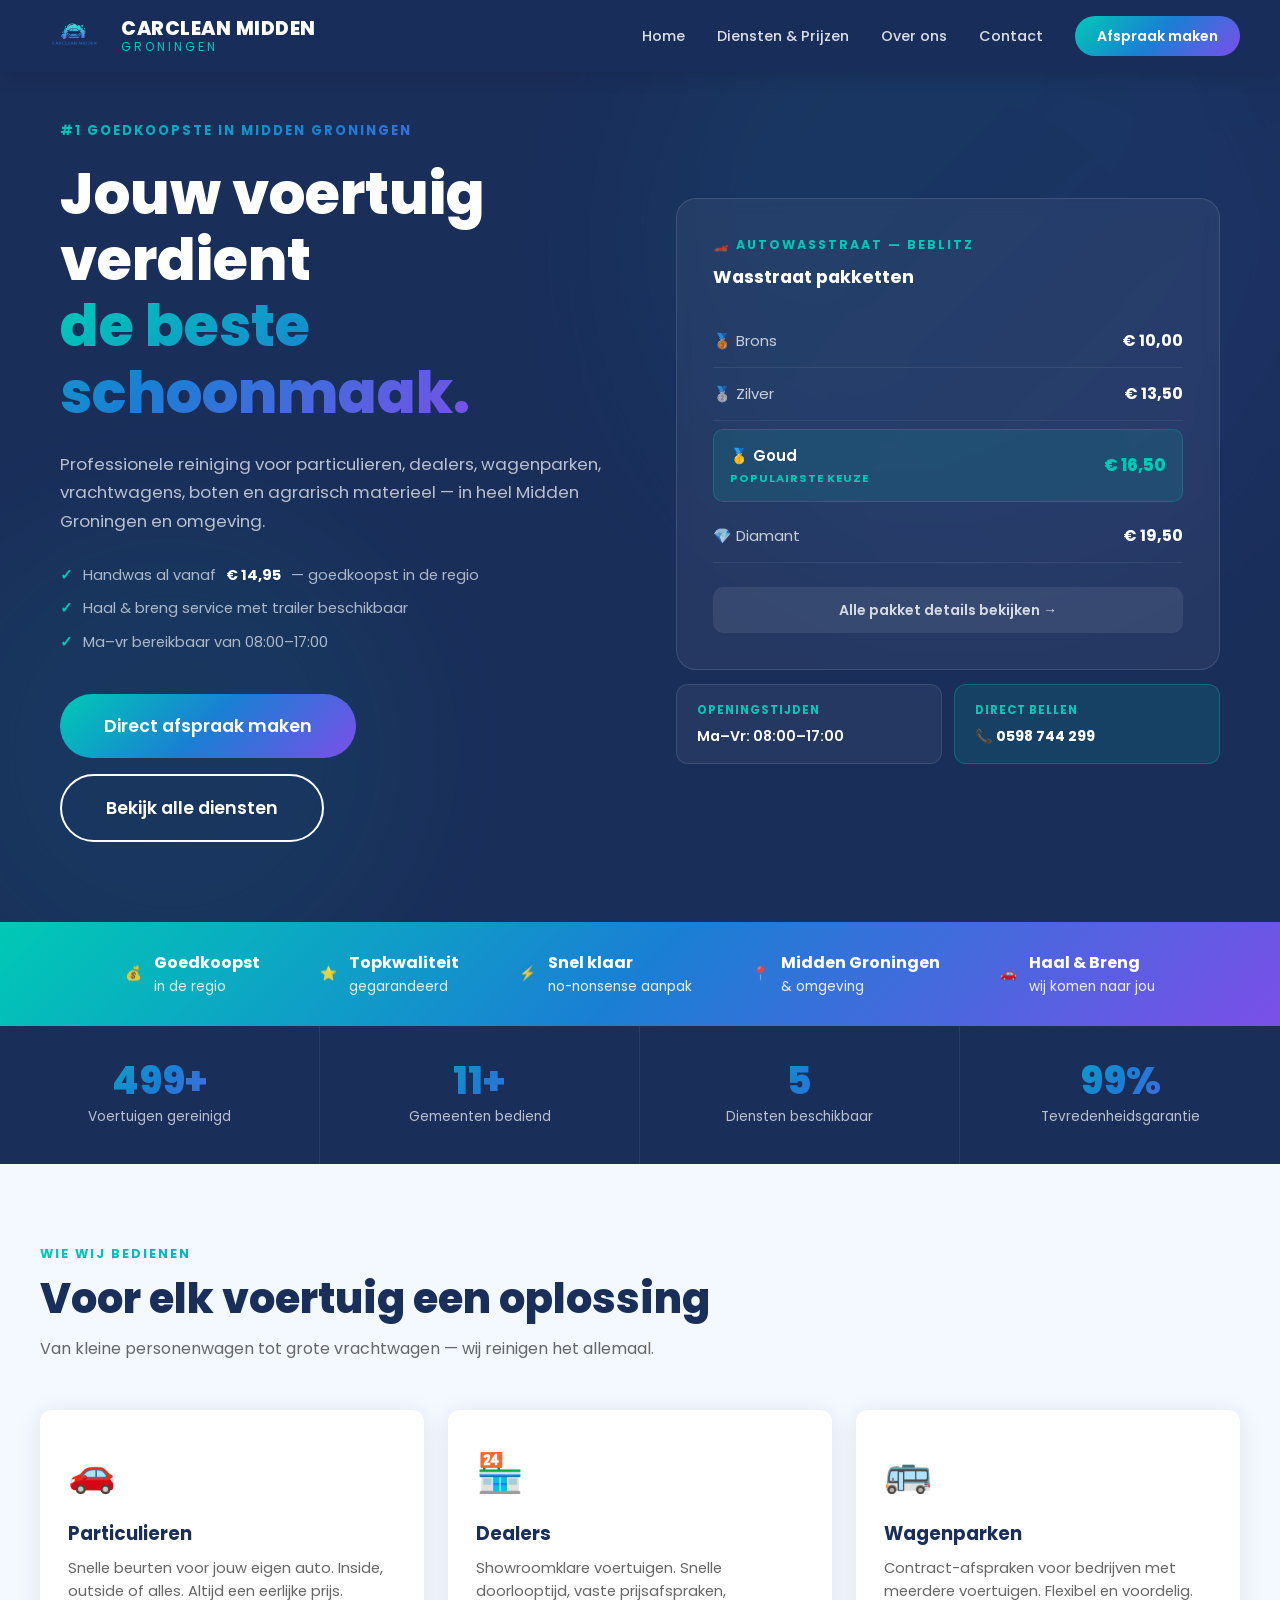
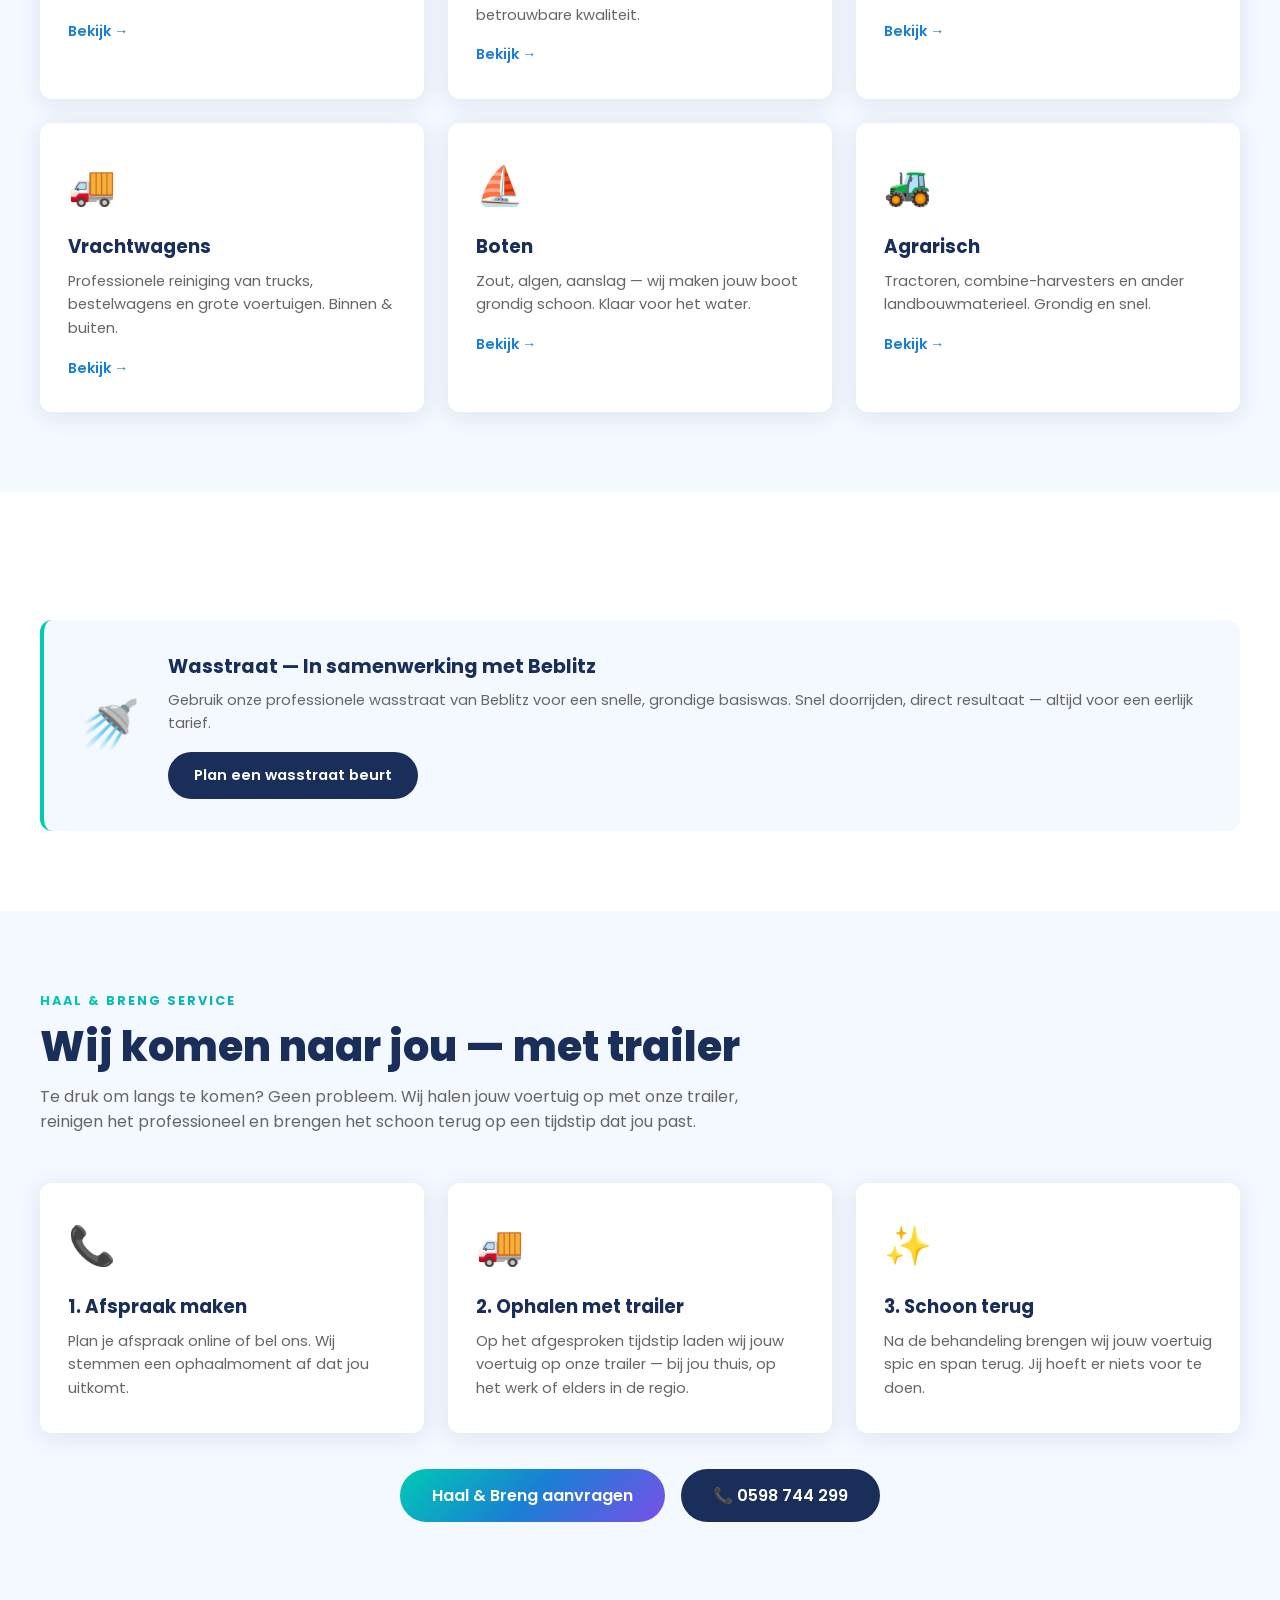
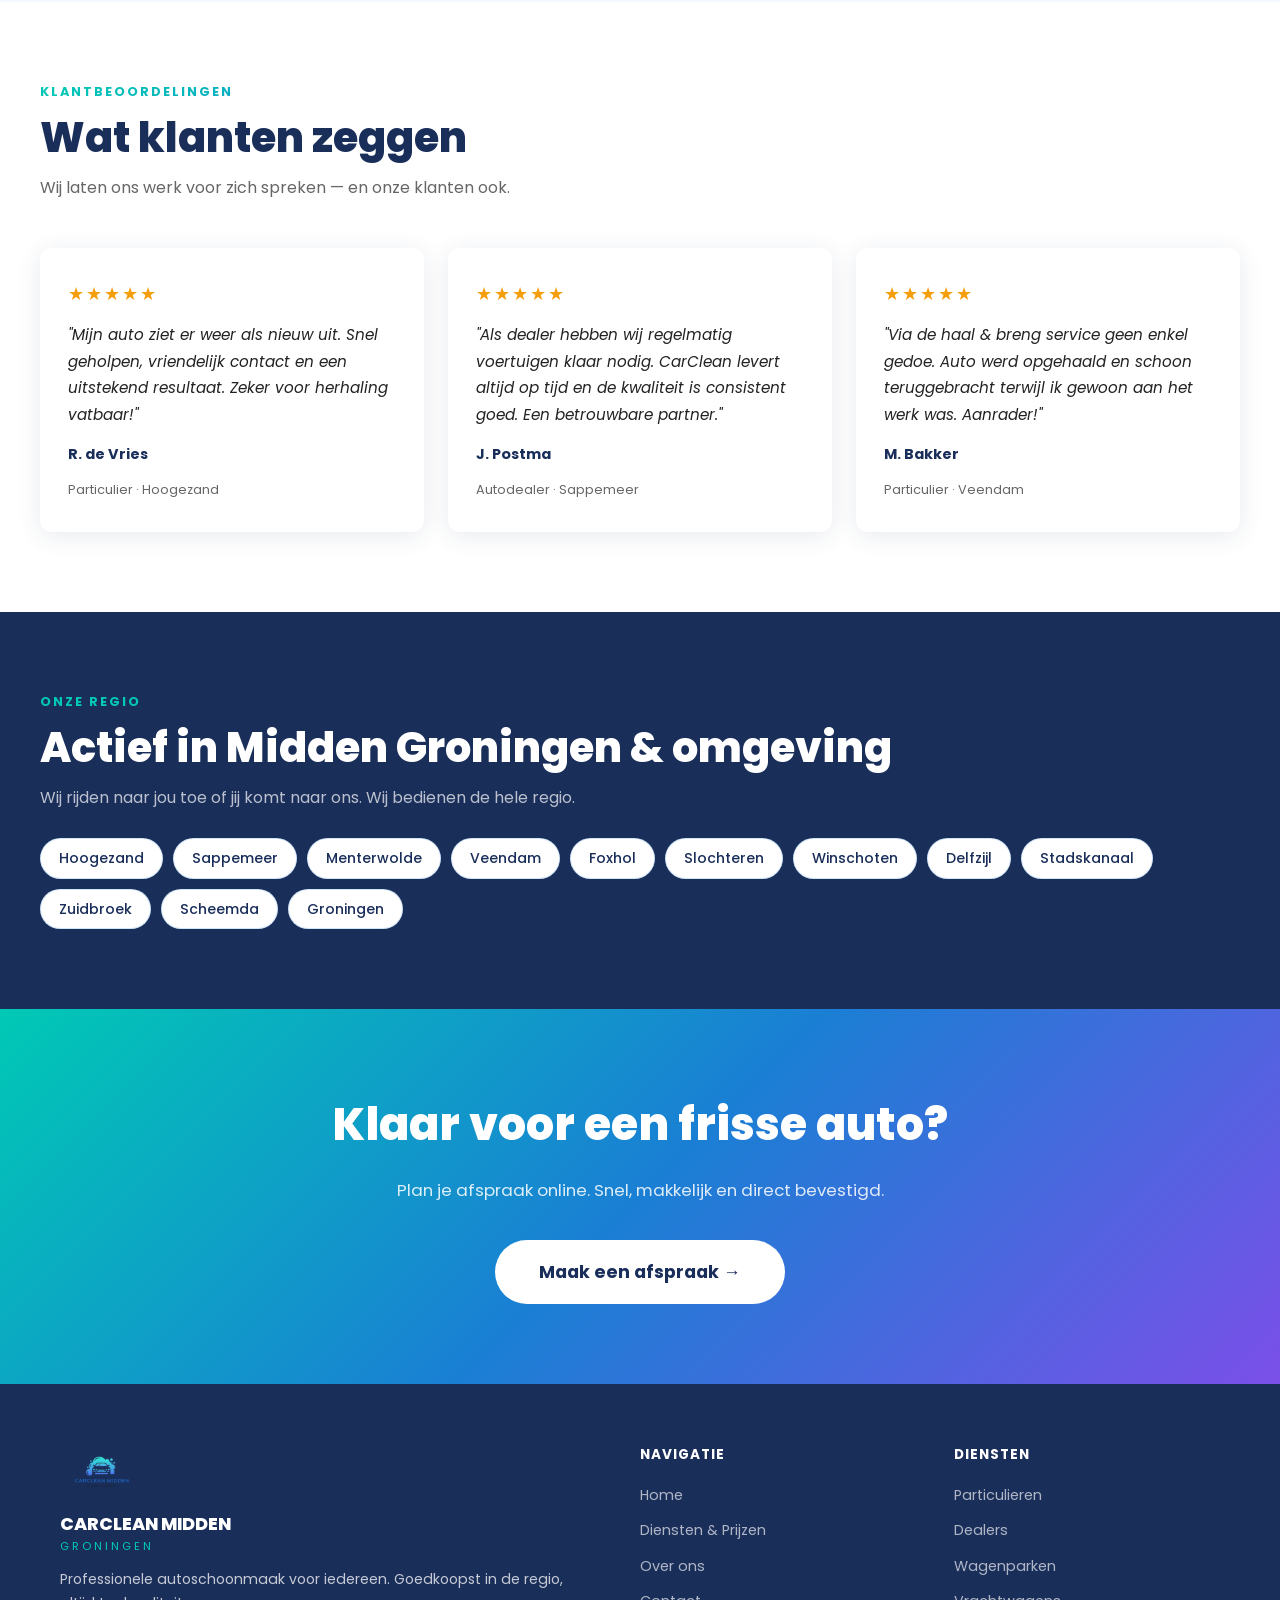
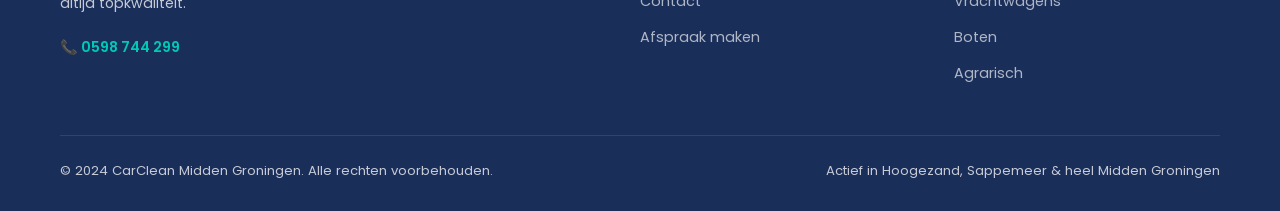
==== commit abe04c05: "Add logo image to navbar and footer across all pages Uses carclean no bg.png (transparent background" ====
--- a/index.html
+++ b/index.html
@@ -12,8 +12,8 @@
 <!-- NAVIGATIE -->
 <nav class="navbar">
   <div class="navbar__logo">
-    CARCLEAN MIDDEN
-    <span>Groningen</span>
+    <img src="img/carclean%20no%20bg.png" alt="CarClean logo" class="navbar__logo-img" />
+    <div>CARCLEAN MIDDEN<span>Groningen</span></div>
   </div>
   <ul class="navbar__links">
     <li><a href="index.html">Home</a></li>
@@ -336,7 +336,10 @@
 <footer>
   <div class="footer__grid">
     <div>
-      <div class="footer__logo">CARCLEAN MIDDEN <span>Groningen</span></div>
+      <div class="footer__logo">
+        <img src="img/carclean%20no%20bg.png" alt="CarClean logo" class="footer__logo-img" />
+        CARCLEAN MIDDEN <span>Groningen</span>
+      </div>
       <p class="footer__desc">Professionele autoschoonmaak voor iedereen. Goedkoopst in de regio, altijd topkwaliteit.</p>
       <p style="font-size:0.88rem; color:var(--teal); font-weight:600;">📞 0598 744 299</p>
     </div>
--- a/css/style.css
+++ b/css/style.css
@@ -53,11 +53,18 @@
 }
 
 .navbar__logo {
+  display: flex;
+  align-items: center;
+  gap: 12px;
   font-size: 1.2rem;
   font-weight: 800;
   color: var(--white);
   letter-spacing: 0.5px;
   line-height: 1.2;
+}
+.navbar__logo-img {
+  height: 46px;
+  width: auto;
 }
 .navbar__logo span {
   display: block;
@@ -509,6 +516,12 @@
   color: var(--white);
   margin-bottom: 12px;
 }
+.footer__logo-img {
+  height: 56px;
+  width: auto;
+  display: block;
+  margin-bottom: 10px;
+}
 .footer__logo span {
   display: block;
   font-size: 0.7rem;
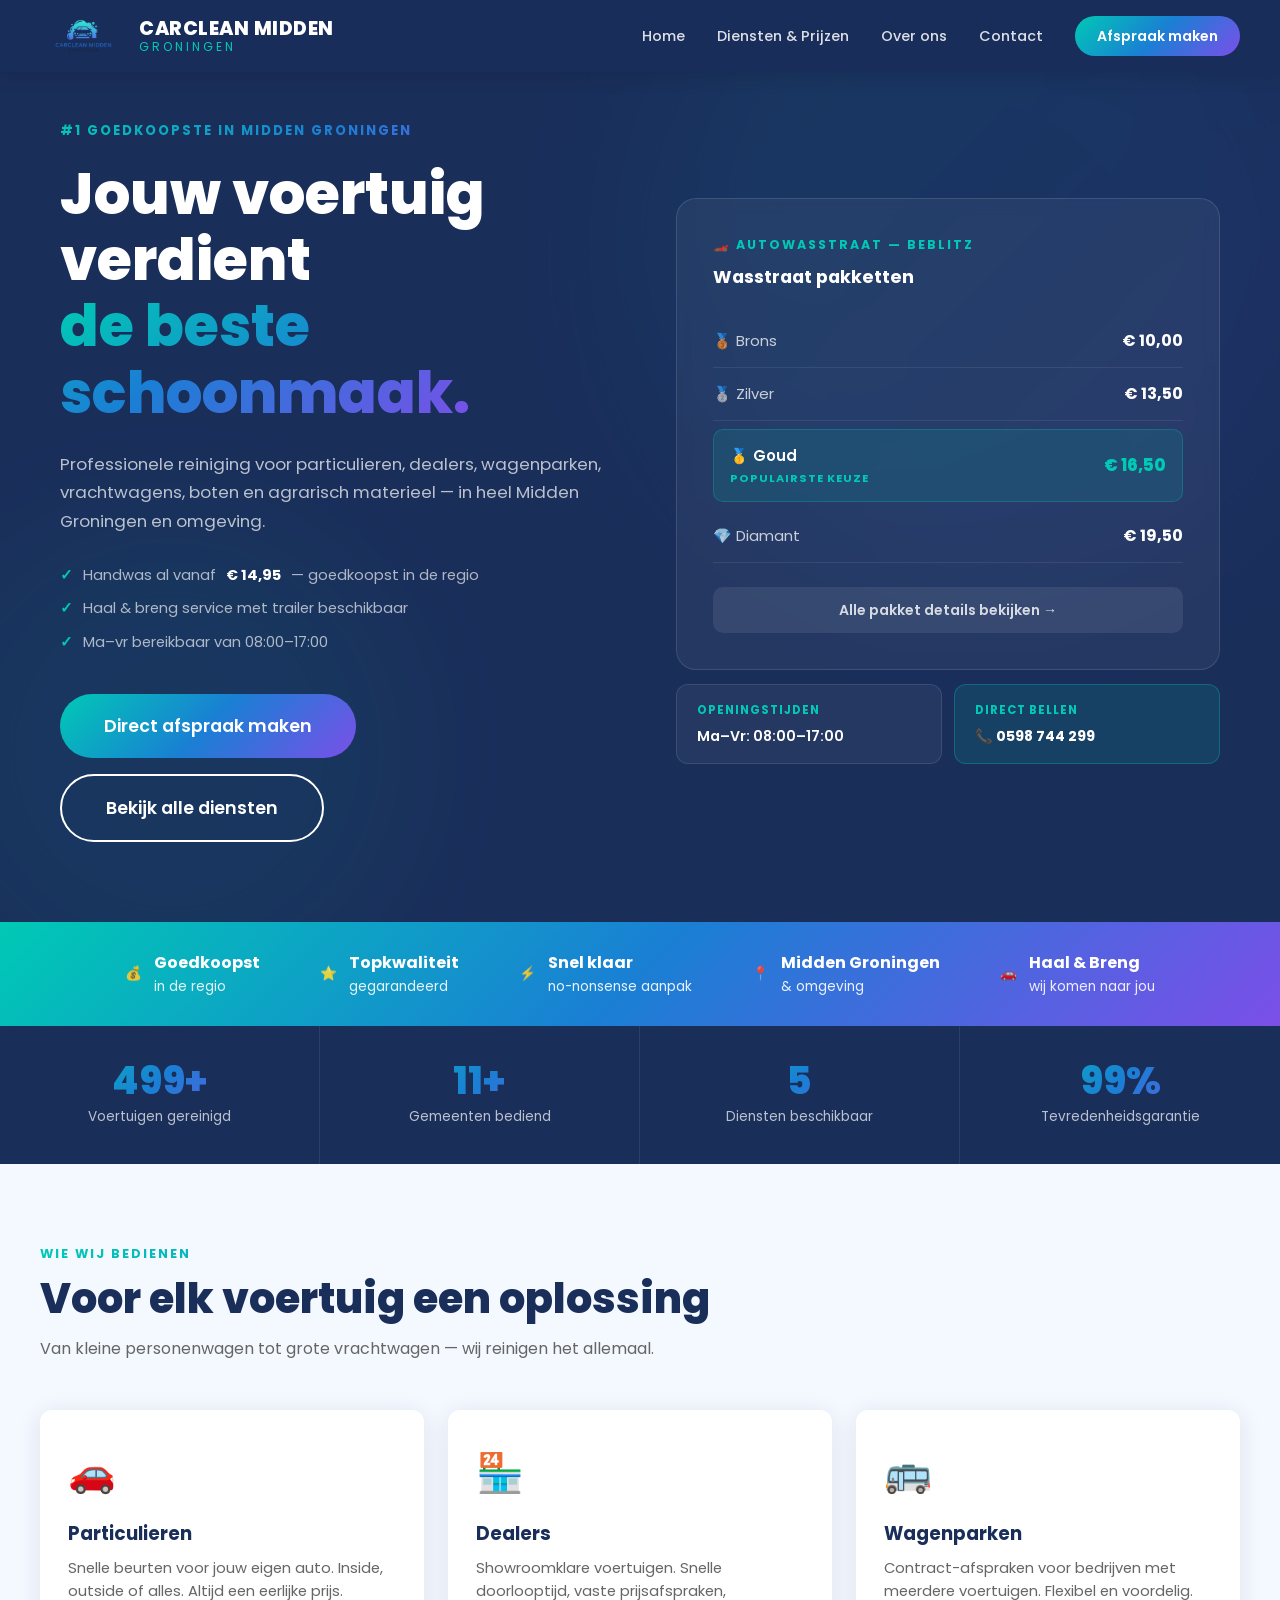
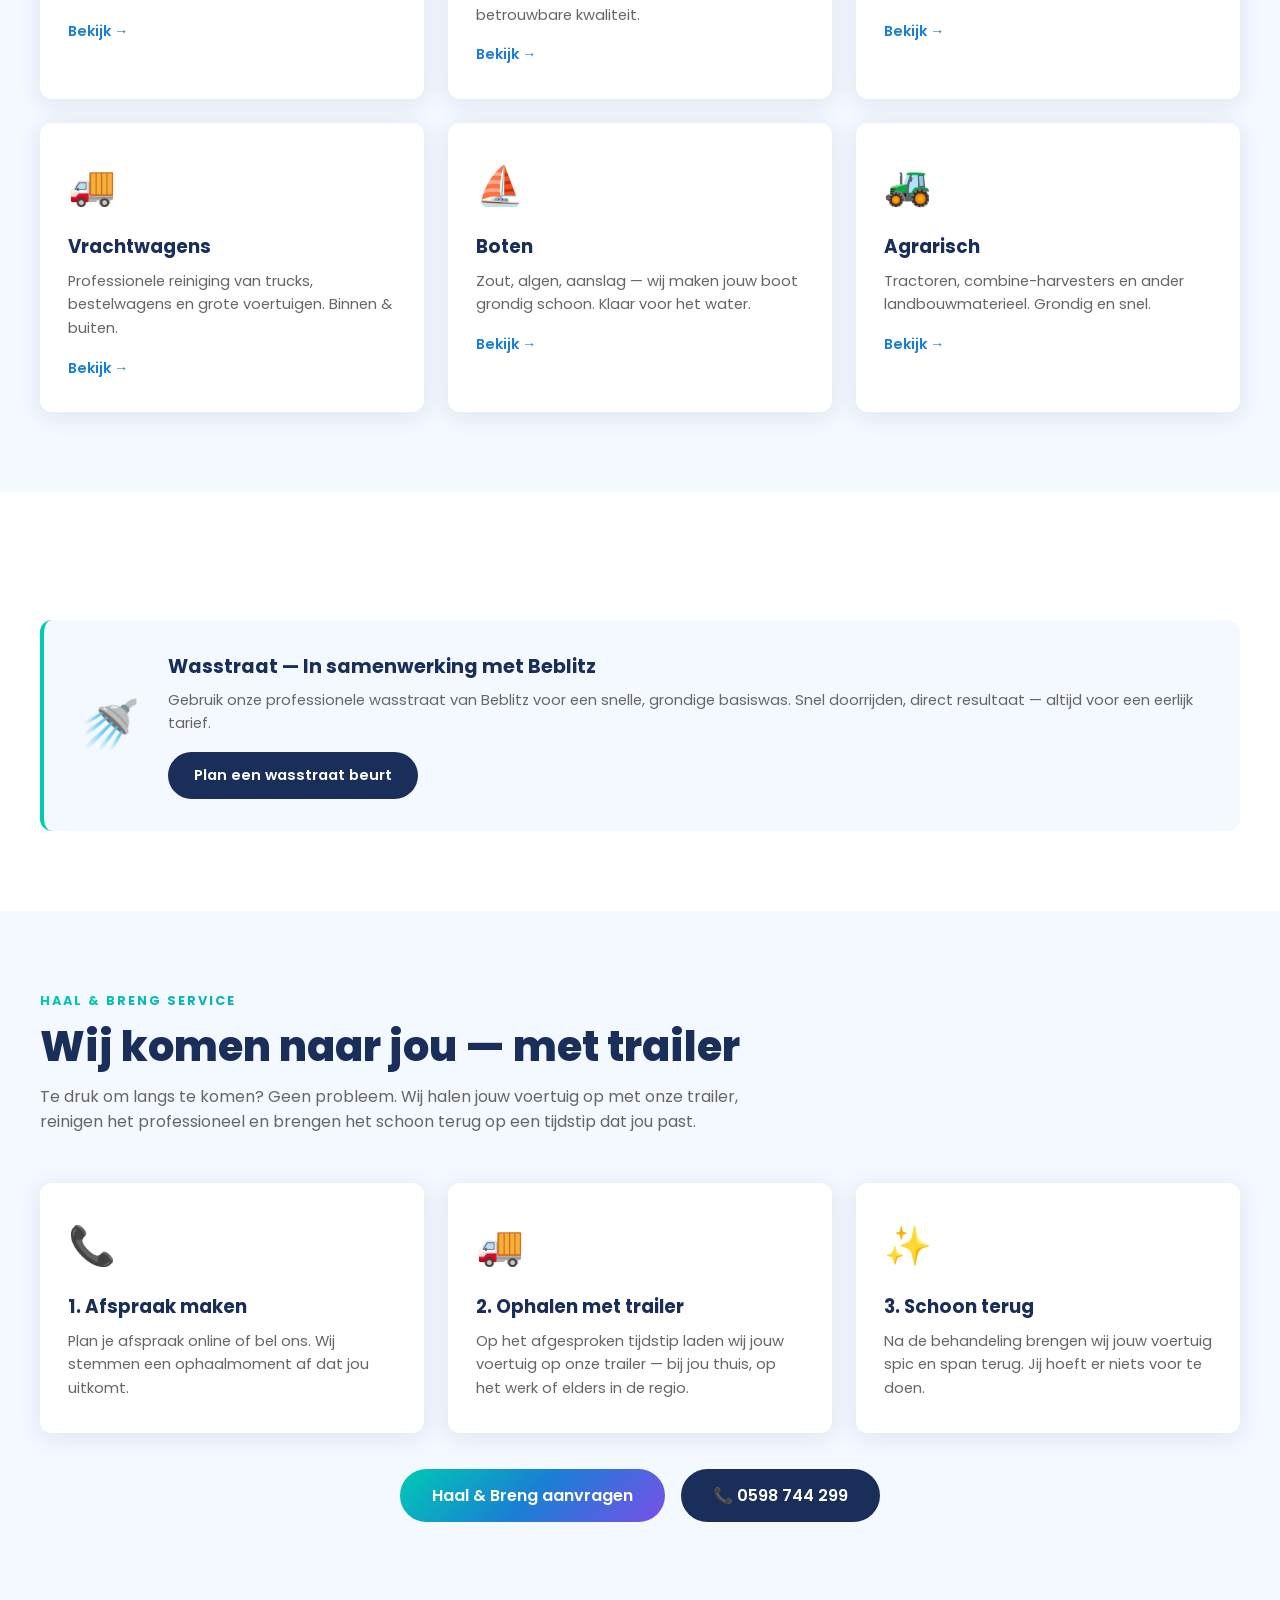
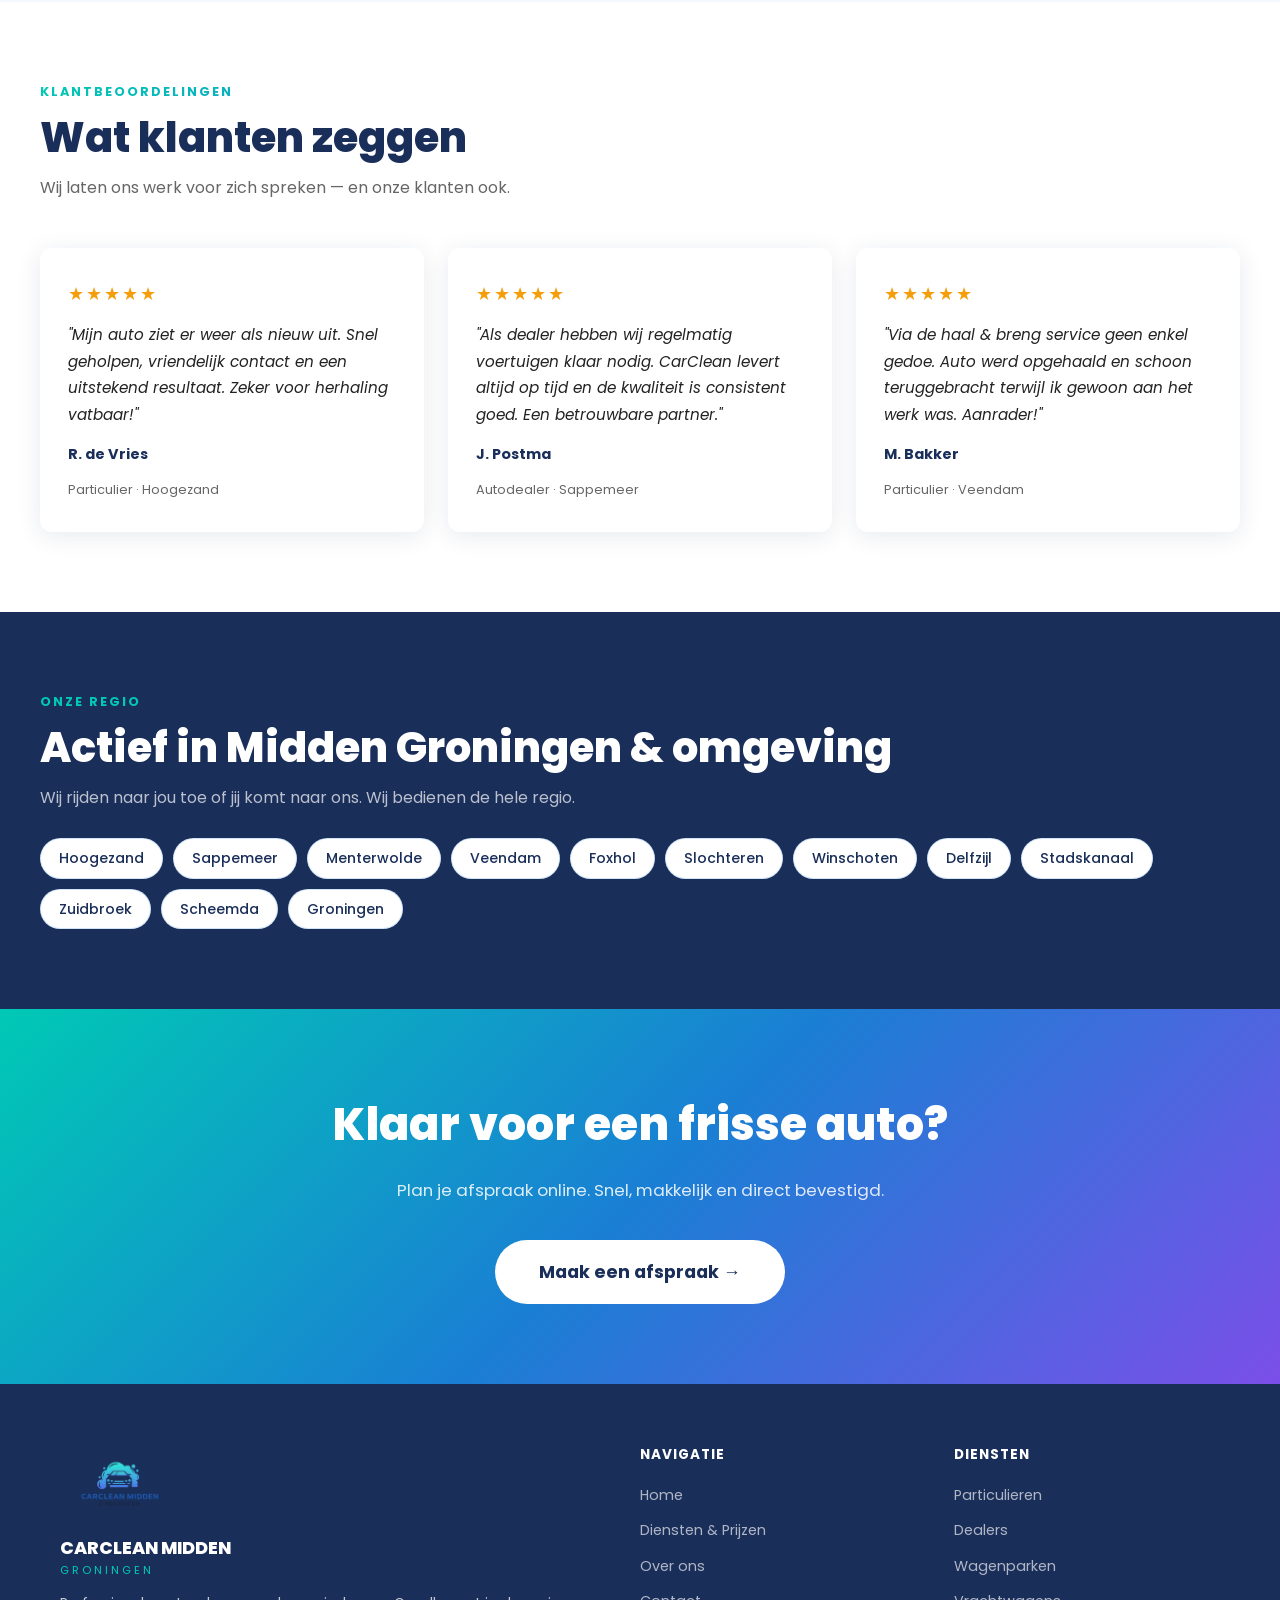
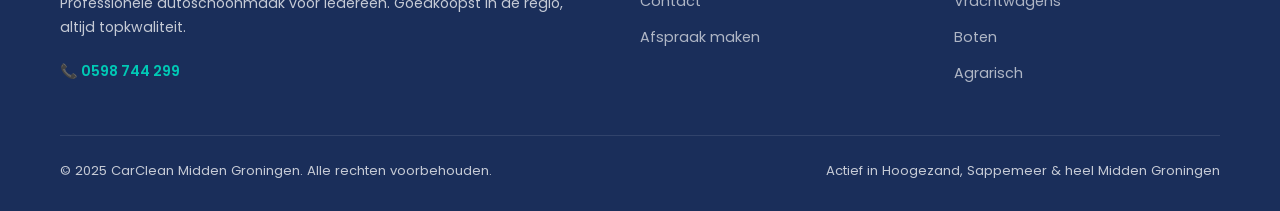
==== commit c3666c84: "Polish website: forms, mobile nav, SEO, favicon, copyright - Forms: wire both to Formspree with AJAX" ====
--- a/index.html
+++ b/index.html
@@ -6,6 +6,38 @@
   <title>CarClean Midden Groningen — Goedkoopste Autoschoonmaak in de Regio</title>
   <meta name="description" content="Professionele autoschoonmaak voor particulieren, dealers, wagenpark, vrachtwagens, boten en agrarisch. Haal & breng service beschikbaar. Goedkoopst in de regio — topkwaliteit." />
   <link rel="stylesheet" href="css/style.css" />
+  <link rel="icon" href="img/carclean%20no%20bg.png" type="image/png" />
+  <meta property="og:type" content="website" />
+  <meta property="og:locale" content="nl_NL" />
+  <meta property="og:site_name" content="CarClean Midden Groningen" />
+  <meta property="og:title" content="CarClean Midden Groningen — Goedkoopste Autoschoonmaak" />
+  <meta property="og:description" content="Professionele autoschoonmaak voor particulieren, dealers, wagenpark, vrachtwagens, boten en agrarisch. Haal & breng service. Goedkoopst in Midden Groningen." />
+  <meta property="og:image" content="img/carclean%20no%20bg.png" />
+  <meta name="twitter:card" content="summary_large_image" />
+  <script type="application/ld+json">
+  {
+    "@context": "https://schema.org",
+    "@type": "LocalBusiness",
+    "name": "CarClean Midden Groningen",
+    "image": "img/carclean%20no%20bg.png",
+    "telephone": "+31598744299",
+    "email": "info@carcleanmiddengroningen.nl",
+    "address": {
+      "@type": "PostalAddress",
+      "addressLocality": "Hoogezand",
+      "addressRegion": "Groningen",
+      "addressCountry": "NL"
+    },
+    "openingHoursSpecification": {
+      "@type": "OpeningHoursSpecification",
+      "dayOfWeek": ["Monday","Tuesday","Wednesday","Thursday","Friday"],
+      "opens": "08:00",
+      "closes": "17:00"
+    },
+    "priceRange": "€€",
+    "description": "Professionele autoschoonmaak voor particulieren, dealers, wagenparken, vrachtwagens, boten en agrarisch materieel in heel Midden Groningen."
+  }
+  </script>
 </head>
 <body>
 
@@ -366,7 +398,7 @@
     </div>
   </div>
   <div class="footer__bottom">
-    <span>© 2024 CarClean Midden Groningen. Alle rechten voorbehouden.</span>
+    <span>© 2025 CarClean Midden Groningen. Alle rechten voorbehouden.</span>
     <span>Actief in Hoogezand, Sappemeer & heel Midden Groningen</span>
   </div>
 </footer>
--- a/css/style.css
+++ b/css/style.css
@@ -63,7 +63,7 @@
   line-height: 1.2;
 }
 .navbar__logo-img {
-  height: 46px;
+  height: 58px;
   width: auto;
 }
 .navbar__logo span {
@@ -517,7 +517,7 @@
   margin-bottom: 12px;
 }
 .footer__logo-img {
-  height: 56px;
+  height: 80px;
   width: auto;
   display: block;
   margin-bottom: 10px;
@@ -624,7 +624,8 @@
 
 @media (max-width: 768px) {
   .navbar { padding: 0 20px; }
-  .navbar__links { display: none; }
+  .navbar__links { display: none; flex-direction: column; position: absolute; top: 72px; left: 0; right: 0; background: rgba(26,46,90,0.98); padding: 20px; gap: 16px; }
+  .navbar__links.open { display: flex; }
   .navbar__toggle { display: flex; }
 
   section { padding: 60px 20px; }
@@ -778,3 +779,24 @@
   .stats-bar__item { border-bottom: 1px solid rgba(255,255,255,0.08); }
   .process-steps { grid-template-columns: 1fr !important; }
 }
+
+/* ========================================
+   FORMULIER SUCCESS STATE
+   ======================================== */
+.form-success {
+  text-align: center;
+  padding: 48px 32px;
+}
+.form-success__icon { font-size: 3rem; margin-bottom: 16px; }
+.form-success h4 {
+  font-size: 1.4rem;
+  font-weight: 700;
+  color: var(--navy);
+  margin-bottom: 10px;
+}
+.form-success p {
+  color: var(--muted);
+  font-size: 0.95rem;
+  line-height: 1.7;
+}
+.btn--loading { opacity: 0.7; cursor: not-allowed; }
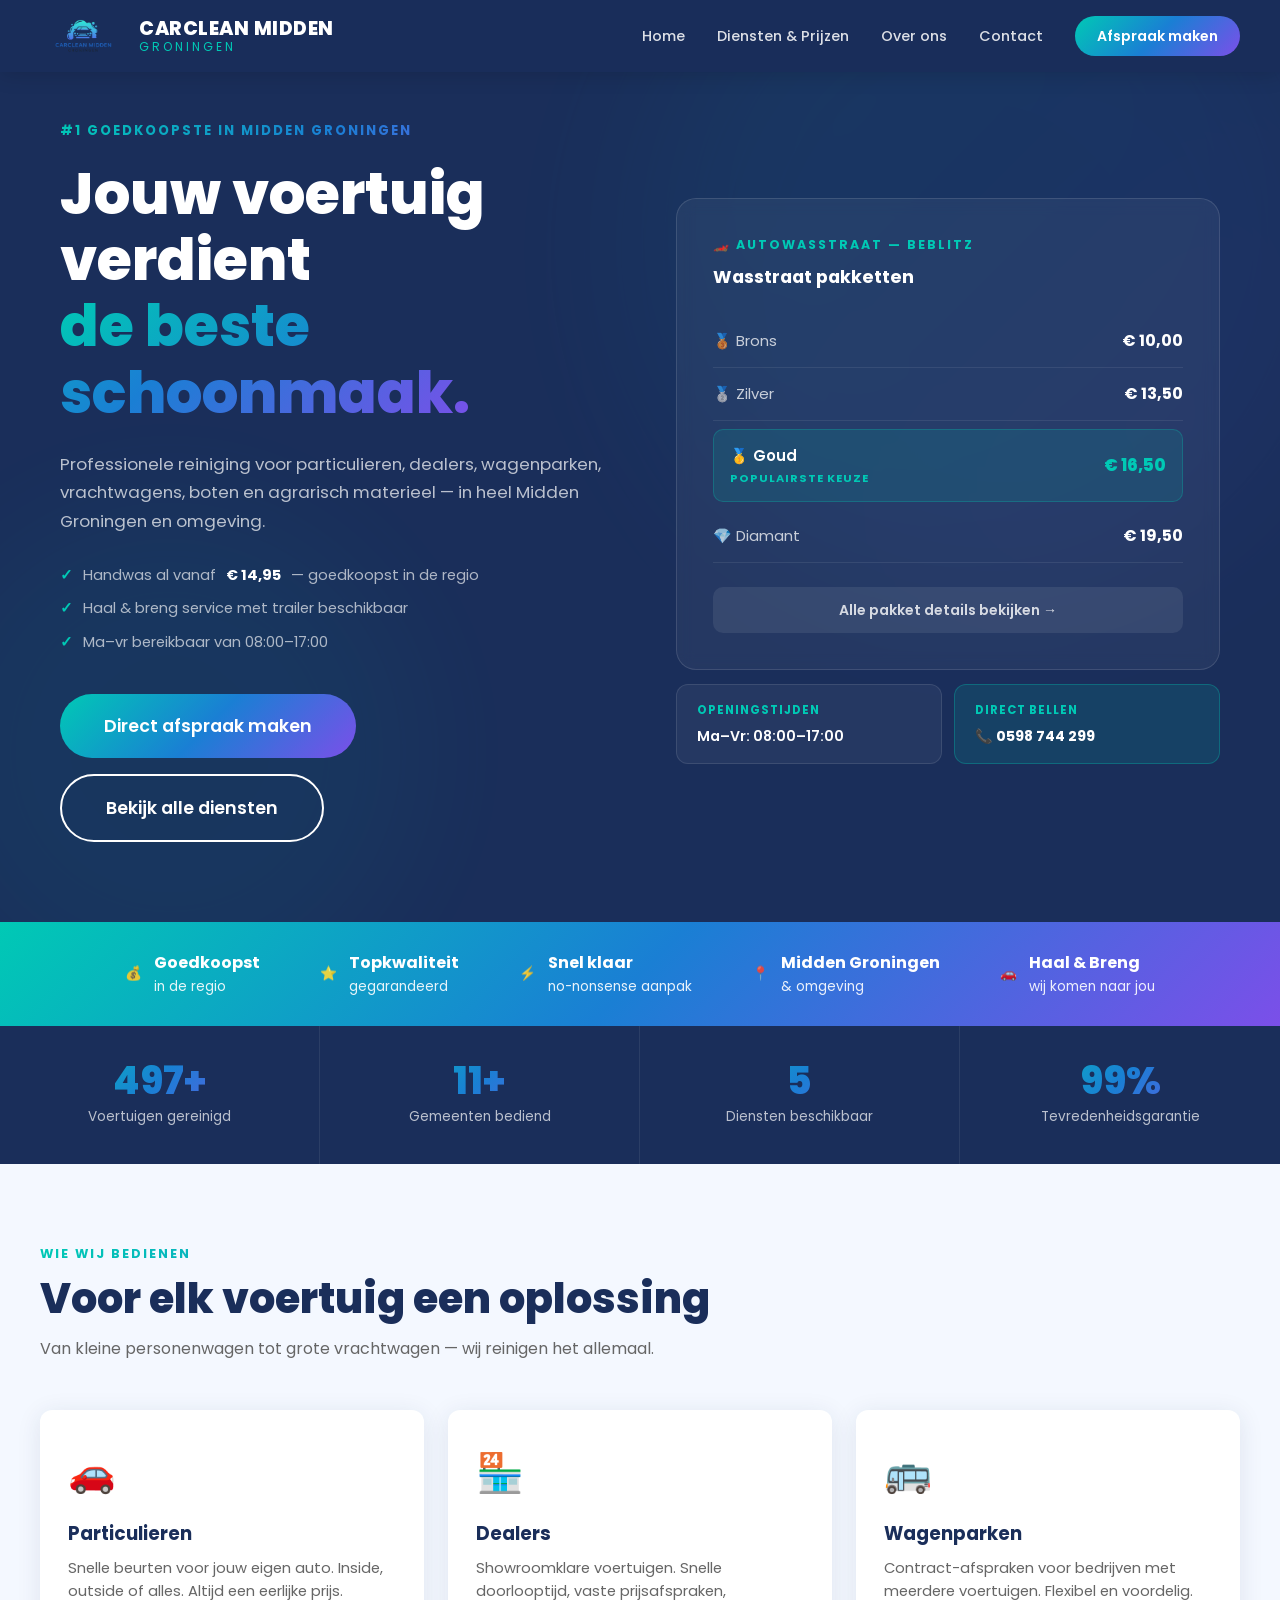
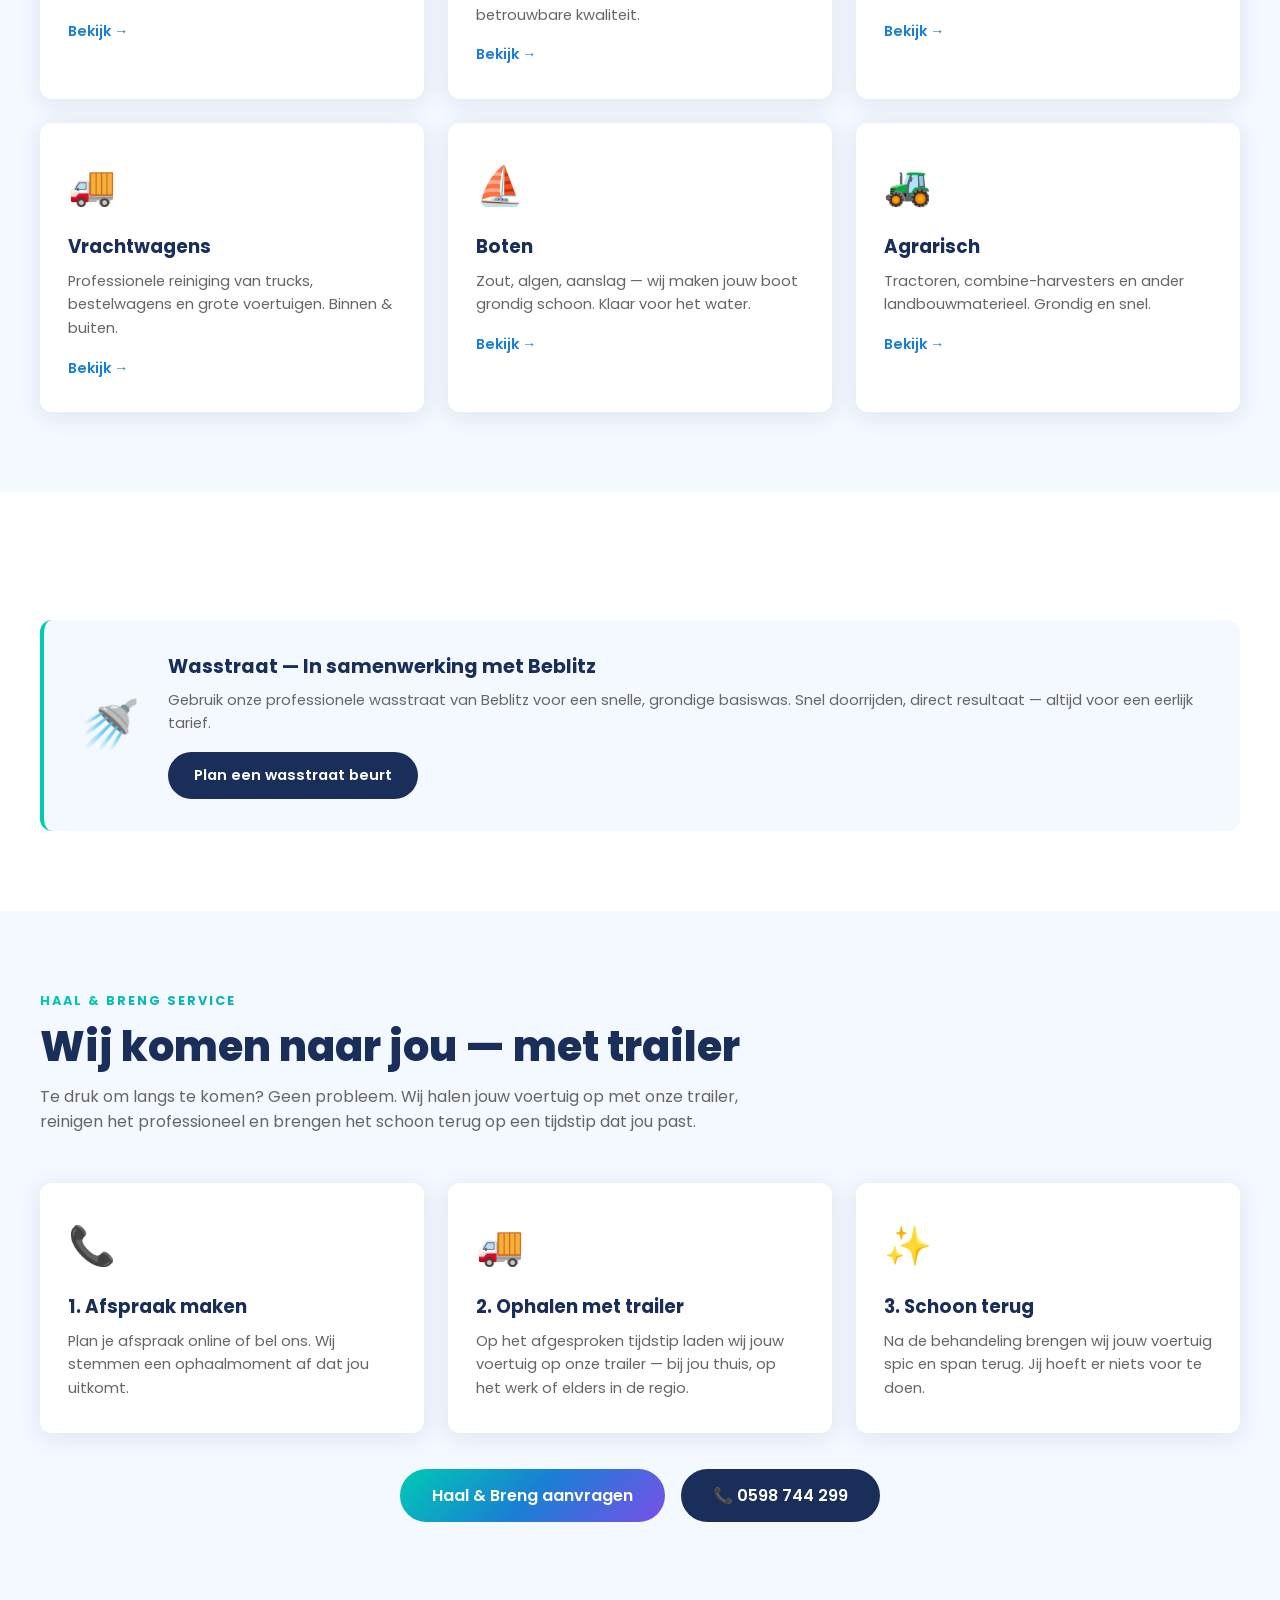
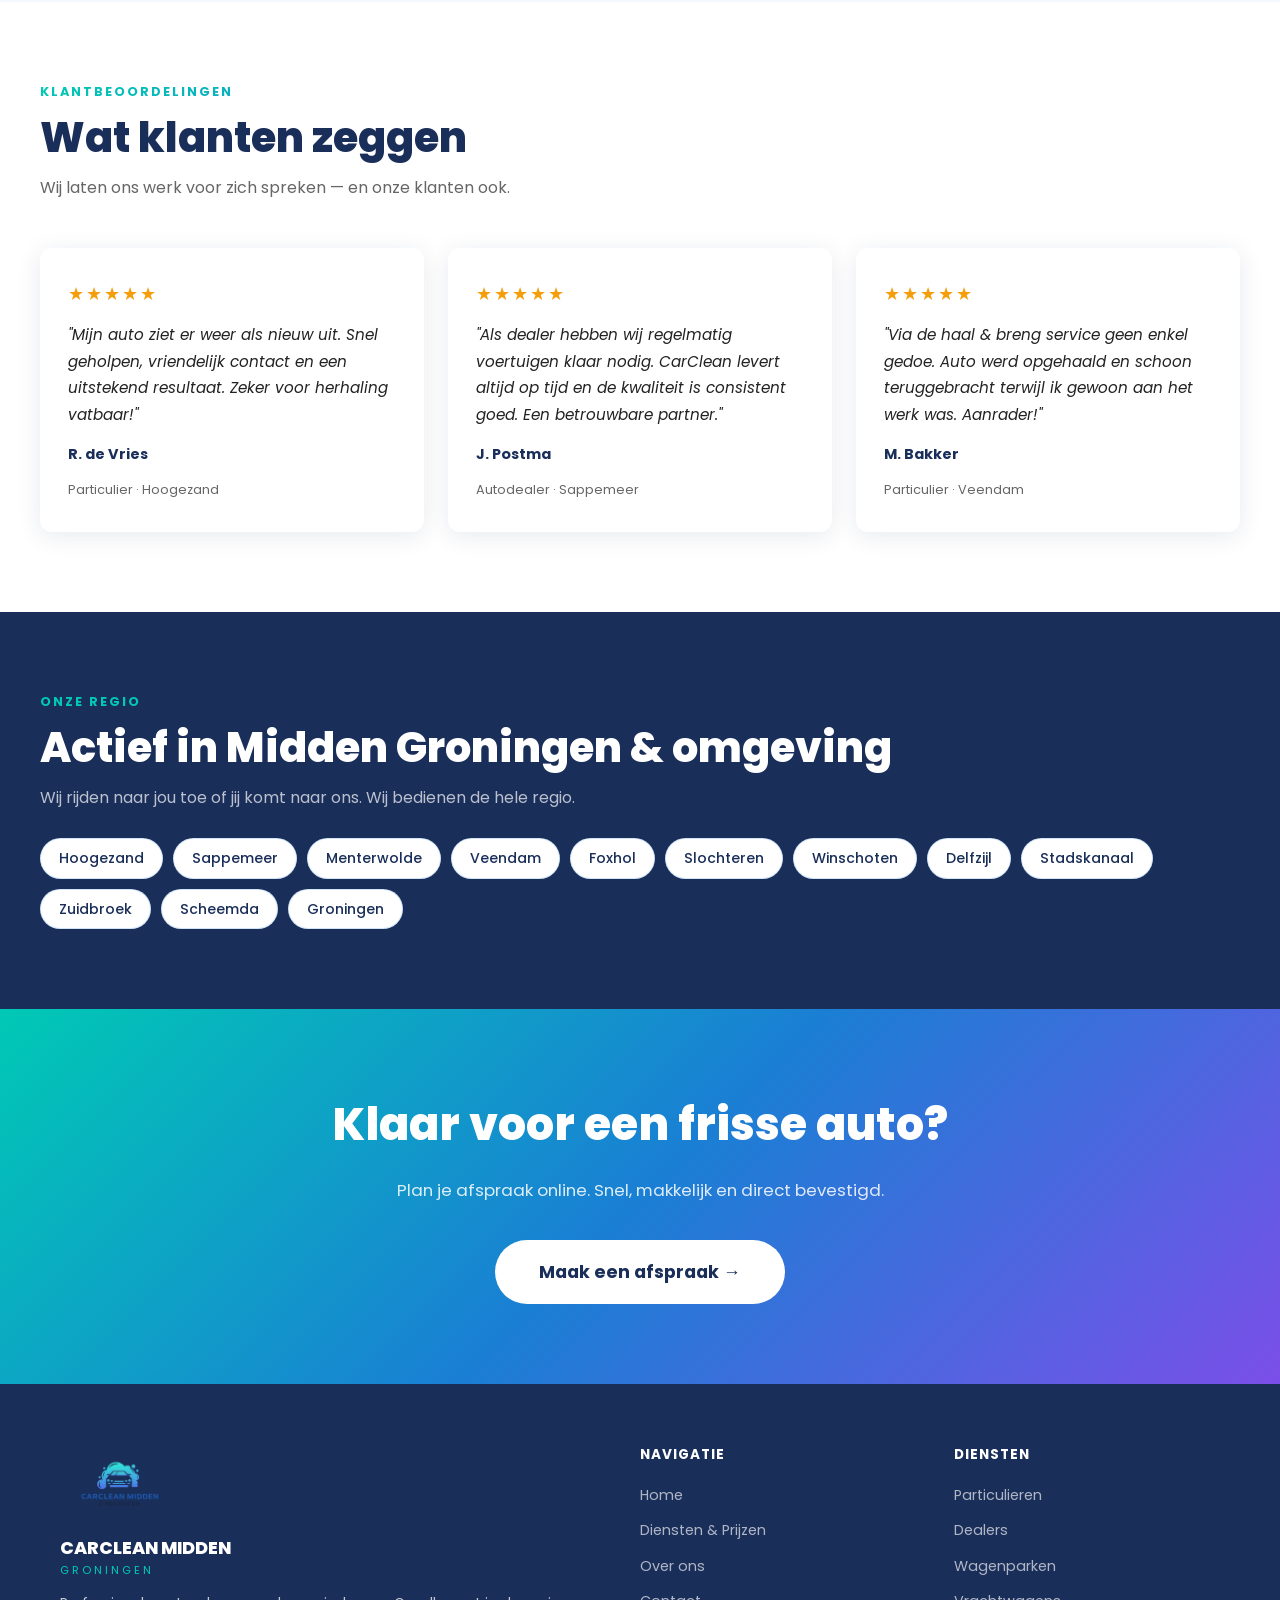
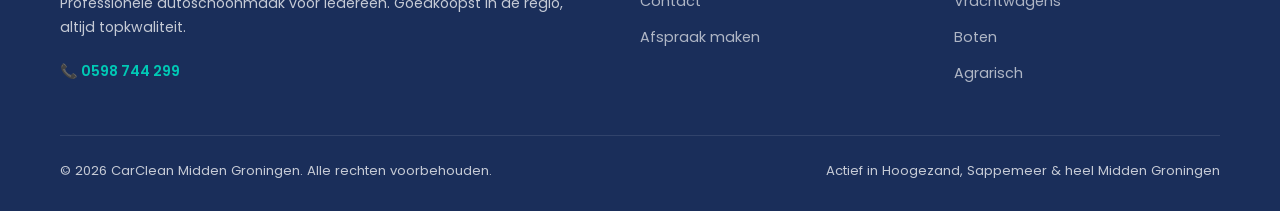
==== commit a5014121: "Update copyright year from 2024 to 2026 in all pages https://claude.ai/code/session_01BdR8ssPBCLckXi" ====
--- a/index.html
+++ b/index.html
@@ -6,38 +6,6 @@
   <title>CarClean Midden Groningen — Goedkoopste Autoschoonmaak in de Regio</title>
   <meta name="description" content="Professionele autoschoonmaak voor particulieren, dealers, wagenpark, vrachtwagens, boten en agrarisch. Haal & breng service beschikbaar. Goedkoopst in de regio — topkwaliteit." />
   <link rel="stylesheet" href="css/style.css" />
-  <link rel="icon" href="img/carclean%20no%20bg.png" type="image/png" />
-  <meta property="og:type" content="website" />
-  <meta property="og:locale" content="nl_NL" />
-  <meta property="og:site_name" content="CarClean Midden Groningen" />
-  <meta property="og:title" content="CarClean Midden Groningen — Goedkoopste Autoschoonmaak" />
-  <meta property="og:description" content="Professionele autoschoonmaak voor particulieren, dealers, wagenpark, vrachtwagens, boten en agrarisch. Haal & breng service. Goedkoopst in Midden Groningen." />
-  <meta property="og:image" content="img/carclean%20no%20bg.png" />
-  <meta name="twitter:card" content="summary_large_image" />
-  <script type="application/ld+json">
-  {
-    "@context": "https://schema.org",
-    "@type": "LocalBusiness",
-    "name": "CarClean Midden Groningen",
-    "image": "img/carclean%20no%20bg.png",
-    "telephone": "+31598744299",
-    "email": "info@carcleanmiddengroningen.nl",
-    "address": {
-      "@type": "PostalAddress",
-      "addressLocality": "Hoogezand",
-      "addressRegion": "Groningen",
-      "addressCountry": "NL"
-    },
-    "openingHoursSpecification": {
-      "@type": "OpeningHoursSpecification",
-      "dayOfWeek": ["Monday","Tuesday","Wednesday","Thursday","Friday"],
-      "opens": "08:00",
-      "closes": "17:00"
-    },
-    "priceRange": "€€",
-    "description": "Professionele autoschoonmaak voor particulieren, dealers, wagenparken, vrachtwagens, boten en agrarisch materieel in heel Midden Groningen."
-  }
-  </script>
 </head>
 <body>
 
@@ -398,7 +366,7 @@
     </div>
   </div>
   <div class="footer__bottom">
-    <span>© 2025 CarClean Midden Groningen. Alle rechten voorbehouden.</span>
+    <span>© 2026 CarClean Midden Groningen. Alle rechten voorbehouden.</span>
     <span>Actief in Hoogezand, Sappemeer & heel Midden Groningen</span>
   </div>
 </footer>
